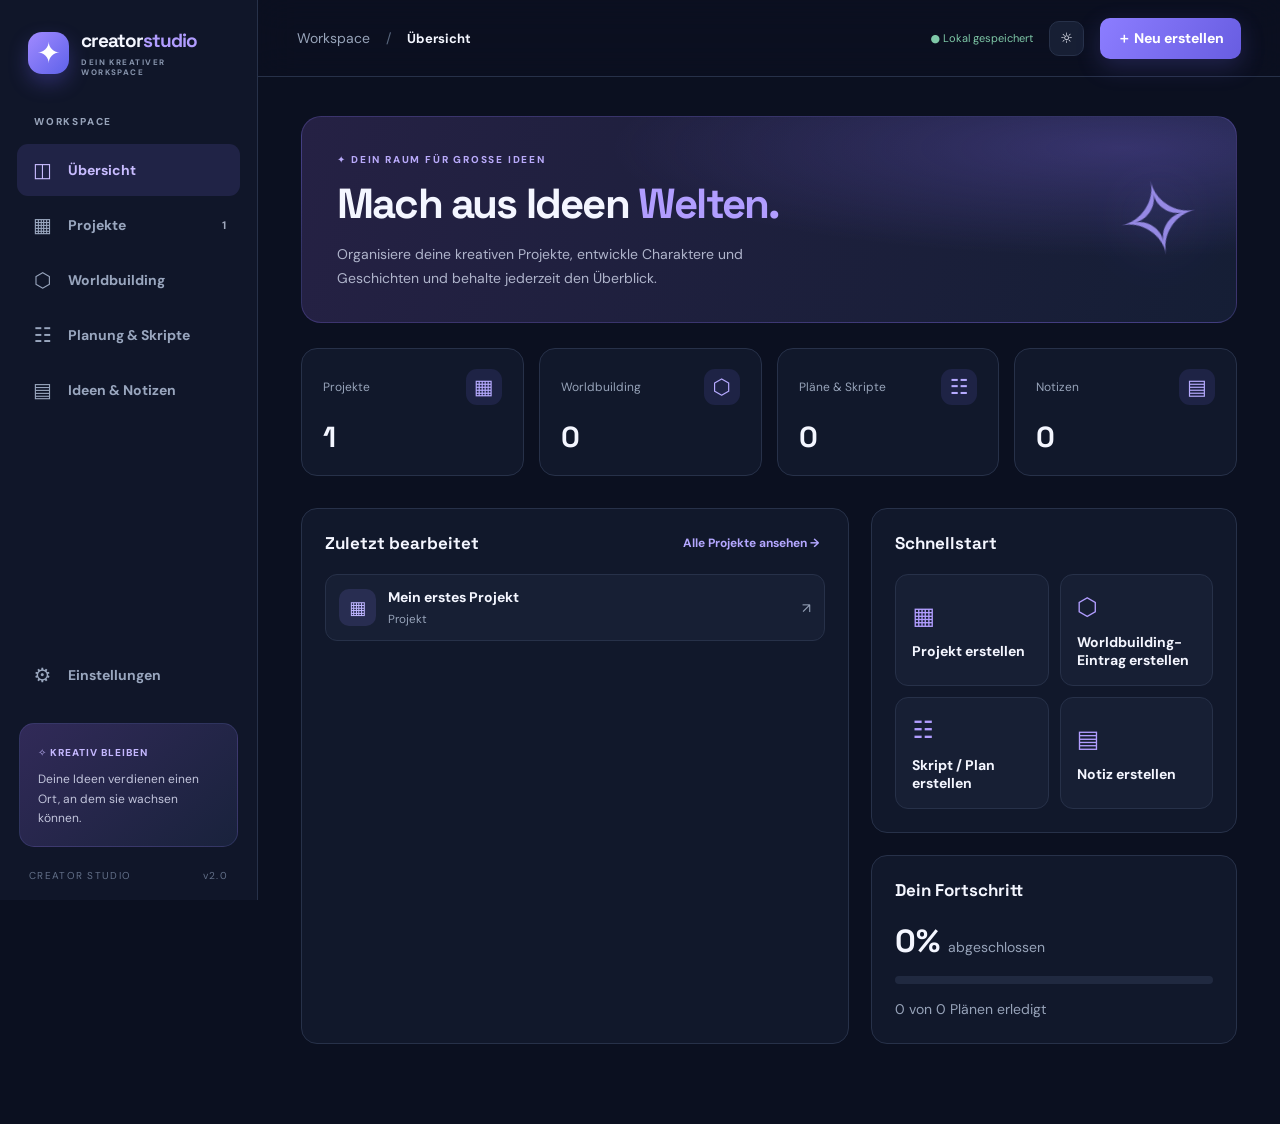
==== index.html @ 1e83422b "Add files via upload" ====
<!doctype html><html lang="de"><head><meta charset="utf-8"><meta name="viewport" content="width=device-width, initial-scale=1, viewport-fit=cover"><meta name="theme-color" content="#0b1020"><meta name="description" content="Dein kreativer Workspace für Projekte, Welten, Skripte und Ideen."><title>Creator Studio — Workspace</title><link rel="stylesheet" href="css/style.css"></head><body>
<div class="app-shell">
<aside class="sidebar" id="sidebar"><div class="brand"><div class="brand-symbol">✦</div><div><strong>creator<span>studio</span></strong><small>DEIN KREATIVER WORKSPACE</small></div></div>
<div class="workspace-label">WORKSPACE</div><nav id="nav" aria-label="Hauptnavigation"><button class="nav-item active" data-view="dashboard"><span>◫</span> Übersicht</button><button class="nav-item" data-view="projects"><span>▦</span> Projekte <em id="nav-projects"></em></button><button class="nav-item" data-view="builds"><span>⬡</span> Worldbuilding</button><button class="nav-item" data-view="plans"><span>☷</span> Planung & Skripte</button><button class="nav-item" data-view="notes"><span>▤</span> Ideen & Notizen</button></nav>
<div class="sidebar-bottom"><button class="nav-item" data-view="settings"><span>⚙</span> Einstellungen</button><div class="sidebar-tip"><span>✧ KREATIV BLEIBEN</span><p>Deine Ideen verdienen einen Ort, an dem sie wachsen können.</p></div><div class="version">CREATOR STUDIO <span>v2.0</span></div></div></aside>
<div class="main-column"><header class="topbar"><div class="top-left"><button id="menuButton" class="icon-btn menu-btn" aria-label="Menü öffnen">☰</button><span class="crumb">Workspace</span><span class="crumb-sep">/</span><b id="crumbCurrent">Übersicht</b></div><div class="top-right"><span id="saveIndicator" class="save-indicator">● Lokal gespeichert</span><button class="icon-btn" id="themeButton" aria-label="Darstellung wechseln" title="Hell / Dunkel">☼</button><button class="top-create" id="topCreate">＋ <span>Neu erstellen</span></button></div></header>
<main id="content" tabindex="-1"></main></div></div><div class="mobile-nav" id="mobileNav"><button data-view="dashboard" class="active"><span>◫</span>Home</button><button data-view="projects"><span>▦</span>Projekte</button><button data-view="builds"><span>⬡</span>Welten</button><button data-view="plans"><span>☷</span>Planung</button><button data-view="notes"><span>▤</span>Notizen</button></div>
<div id="overlay" class="modal-overlay hidden" role="presentation"><section class="modal" role="dialog" aria-modal="true" aria-labelledby="modalTitle"><div class="modal-head"><div><span class="eyebrow">CREATOR STUDIO</span><h2 id="modalTitle">Eintrag erstellen</h2></div><button id="closeModal" class="icon-btn" aria-label="Schließen">✕</button></div><form id="editorForm"><div id="formFields"></div><div class="modal-actions"><button type="button" id="cancelModal" class="btn secondary">Abbrechen</button><button class="btn primary" type="submit">✓ Speichern</button></div></form></section></div>
<div id="toast" class="toast" role="status" aria-live="polite"></div><input type="file" id="importFile" accept=".json,application/json" hidden><script src="js/app.js" defer></script></body></html>
---- css/style.css ----
@import url('https://fonts.googleapis.com/css2?family=DM+Sans:wght@400;500;600;700;800&family=Space+Grotesk:wght@400;500;600;700&display=swap');
:root{color-scheme:dark;--bg:#0b1020;--surface:#11182b;--surface2:#171f34;--surface3:#202940;--line:#273149;--text:#f4f6ff;--muted:#97a3b9;--accent:#8c7dff;--accent2:#b19dff;--shadow:0 18px 50px #0003}*{box-sizing:border-box}html{scroll-behavior:smooth}body{margin:0;background:var(--bg);color:var(--text);font:14px 'DM Sans',system-ui,sans-serif}button,input,textarea,select{font:inherit}button{cursor:pointer}button:focus-visible,input:focus-visible,textarea:focus-visible,select:focus-visible{outline:2px solid var(--accent);outline-offset:2px}.app-shell{min-height:100vh;display:flex}.sidebar{width:258px;background:#101629;border-right:1px solid var(--line);padding:28px 17px 18px;display:flex;flex-direction:column;flex-shrink:0;position:sticky;top:0;height:100vh}.brand{display:flex;align-items:center;gap:12px;padding:0 11px 38px}.brand-symbol{width:42px;height:42px;display:grid;place-items:center;border-radius:14px;color:white;font-size:29px;background:linear-gradient(135deg,#a18aff,#5e62ea);box-shadow:0 9px 20px #6f60f84a}.brand strong{display:block;font:700 19px 'Space Grotesk';letter-spacing:-1px}.brand strong span{color:var(--accent2)}.brand small{display:block;margin-top:4px;font-size:8px;font-weight:800;letter-spacing:1.45px;color:#8693ab}.workspace-label,.eyebrow{font-size:10px;letter-spacing:1.8px;font-weight:800;color:var(--muted)}.workspace-label{padding:0 17px;margin-bottom:13px}.nav-item{width:100%;display:flex;align-items:center;text-align:left;gap:14px;padding:13px 14px;border:0;background:transparent;color:#99a6be;border-radius:11px;margin:3px 0;font-weight:700;transition:.2s}.nav-item span{font-size:20px;width:23px;text-align:center;font-weight:400}.nav-item em{font-style:normal;margin-left:auto;font-size:11px;color:#9fa7bc}.nav-item:hover{background:#ffffff0a;color:white}.nav-item.active{background:#8172fb23;color:#c8bcff}.sidebar-bottom{margin-top:auto}.sidebar-tip{padding:18px;border:1px solid #5f5ea94d;border-radius:15px;background:linear-gradient(140deg,#312a58,#19223c);margin:22px 2px}.sidebar-tip span{color:#c5b8ff;font-size:10px;font-weight:800;letter-spacing:1px}.sidebar-tip p{color:#c2c5dc;font-size:12px;line-height:1.6;margin:10px 0 0}.version{font-size:10px;letter-spacing:1.3px;color:#637089;padding:0 12px}.version span{float:right}.main-column{flex:1;min-width:0}.topbar{height:77px;position:sticky;top:0;z-index:10;display:flex;align-items:center;justify-content:space-between;padding:0 39px;border-bottom:1px solid var(--line);background:color-mix(in srgb,var(--bg),transparent 9%);backdrop-filter:blur(18px)}.top-left,.top-right{display:flex;align-items:center;gap:16px}.crumb{color:var(--muted)}.crumb-sep{color:#59677e}.top-left b{font-size:13px}.save-indicator{font-size:11px;color:#7fc8a8}.icon-btn{border:1px solid var(--line);color:var(--text);background:var(--surface2);border-radius:10px;width:35px;height:35px;display:grid;place-items:center}.top-create,.btn.primary{background:linear-gradient(120deg,#8c7dff,#685de1);color:#fff;border:0;border-radius:10px;font-weight:800;padding:11px 17px;box-shadow:0 8px 24px #7569ee38}.top-create:hover,.btn.primary:hover{filter:brightness(1.1)}.menu-btn{display:none}main{max-width:1400px;margin:0 auto;padding:39px 43px 80px}.page-head{display:flex;justify-content:space-between;align-items:center;gap:18px;margin-bottom:28px}.page-head h1{font:700 clamp(27px,3vw,37px) 'Space Grotesk';letter-spacing:-1.5px;margin:7px 0 8px}.page-head p,.subtle{color:var(--muted);margin:0;line-height:1.5}.purple{color:var(--accent2)}.hero{padding:32px 35px;min-height:207px;border-radius:20px;border:1px solid #7364d04d;background:radial-gradient(ellipse at 88% 15%,#6553bd66 0%,transparent 44%),linear-gradient(110deg,#252144,#151e35);display:flex;align-items:center;justify-content:space-between;gap:20px;margin-bottom:25px;overflow:hidden}.hero h1{font:700 clamp(27px,3.5vw,42px) 'Space Grotesk';letter-spacing:-1.8px;margin:10px 0 13px}.hero p{color:#afb4cb;max-width:470px;line-height:1.65;margin:0}.hero .eyebrow{color:#b9aafa}.hero-art{font-size:100px;color:#aa9bff;transform:rotate(-12deg);text-shadow:0 0 60px #8875ff88;opacity:.85}.stats-grid{display:grid;grid-template-columns:repeat(4,minmax(0,1fr));gap:15px;margin-bottom:32px}.stat-card,.panel,.item-card{background:var(--surface);border:1px solid var(--line);border-radius:16px}.stat-card{padding:20px 21px;display:flex;flex-direction:column;gap:13px}.stat-top{display:flex;align-items:center;justify-content:space-between;color:var(--muted);font-size:12px}.stat-icon{width:36px;height:36px;border-radius:11px;display:grid;place-items:center;background:#7469ef22;color:#b6aaff;font-size:21px}.stat-card strong{font:700 29px 'Space Grotesk';letter-spacing:-1px}.dashboard-grid{display:grid;grid-template-columns:minmax(0,1.5fr) minmax(280px,1fr);gap:22px}.panel{padding:23px}.panel-header,.section-head{display:flex;align-items:center;justify-content:space-between;gap:12px;margin-bottom:20px}.panel-header h2,.section-head h2{font:700 17px 'Space Grotesk';margin:0}.text-action{color:#b4a7ff;border:0;background:transparent;font-weight:700;font-size:12px}.recent-list{display:flex;flex-direction:column;gap:10px}.recent-row{width:100%;display:flex;align-items:center;gap:12px;text-align:left;padding:13px;border:1px solid var(--line);background:var(--surface2);border-radius:12px;color:var(--text)}.recent-row:hover,.item-card:hover{border-color:#7c71c87a}.small-icon{width:37px;height:37px;flex-shrink:0;border-radius:10px;display:grid;place-items:center;background:#8b7df327;color:#beb5ff;font-size:18px}.recent-row .recent-info{min-width:0;flex:1}.recent-info b{display:block;white-space:nowrap;text-overflow:ellipsis;overflow:hidden}.recent-info small{display:block;margin-top:5px;color:var(--muted)}.quick-actions{display:grid;grid-template-columns:1fr 1fr;gap:11px}.quick-action{min-height:95px;text-align:left;padding:16px;border-radius:13px;background:var(--surface2);border:1px solid var(--line);color:var(--text);font-weight:700}.quick-action:hover{border-color:var(--accent)}.quick-action span{display:block;color:var(--accent2);font-size:24px;margin-bottom:11px}.progress-line{height:8px;border-radius:9px;overflow:hidden;background:var(--surface3);margin:15px 0}.progress-line div{height:100%;background:linear-gradient(90deg,#776afa,#b69bff);border-radius:9px}.toolbar{display:flex;gap:12px;margin-bottom:23px}.search{display:flex;gap:10px;align-items:center;flex:1;border:1px solid var(--line);background:var(--surface);border-radius:11px;padding:0 16px;max-width:570px;color:var(--muted)}.search input{padding:14px 0;background:none;border:0;color:var(--text);width:100%;outline:0}.select{background:var(--surface);color:var(--text);border:1px solid var(--line);border-radius:11px;padding:0 13px;min-width:140px}.cards{display:grid;grid-template-columns:repeat(3,minmax(0,1fr));gap:17px}.item-card{padding:20px;min-width:0;transition:border-color .2s,transform .2s}.item-card:hover{transform:translateY(-2px)}.card-top{display:flex;align-items:flex-start;justify-content:space-between;gap:8px}.card-icon{height:47px;width:47px;display:grid;place-items:center;border-radius:13px;font-size:24px;overflow:hidden;background:#8e7dff22;color:#b6a9ff}.card-icon img{width:100%;height:100%;object-fit:cover}.card-actions{display:flex;gap:5px}.card-actions button{height:30px;width:30px;border:1px solid var(--line);background:var(--surface2);color:var(--muted);border-radius:9px}.card-actions button:hover{color:var(--text)}.card-actions button.danger:hover{color:#ff888e}.item-card h3{font:700 17px 'Space Grotesk';margin:17px 0 8px;overflow-wrap:anywhere}.item-card p{color:var(--muted);font-size:12px;line-height:1.65;min-height:36px;white-space:pre-wrap;overflow-wrap:anywhere}.card-footer{border-top:1px solid var(--line);padding-top:14px;margin-top:16px;display:flex;align-items:center;justify-content:space-between;gap:8px;font-size:11px;color:var(--muted)}.pill{display:inline-flex;align-items:center;border-radius:7px;padding:5px 9px;background:#8073ff22;color:#b6abff;font-size:10px;font-weight:800;max-width:100%;overflow:hidden;text-overflow:ellipsis;white-space:nowrap}.empty{padding:53px 20px;border:1px dashed var(--line);border-radius:18px;text-align:center;color:var(--muted);grid-column:1/-1}.empty .empty-symbol{font-size:42px;color:var(--accent2);margin-bottom:8px}.empty h3{color:var(--text);font-size:18px}.btn{padding:11px 17px;border-radius:10px;border:1px solid var(--line);font-weight:800}.btn.secondary{background:var(--surface2);color:var(--text)}.btn.danger{background:#f0445422;border:1px solid #f0445460;color:#ff8d97}.plan-list{display:grid;gap:13px}.plan-row{background:var(--surface);border:1px solid var(--line);border-radius:15px;padding:20px}.plan-head{display:flex;gap:13px;align-items:flex-start}.plan-content{flex:1;min-width:0}.plan-content h3{font:700 17px 'Space Grotesk';margin:2px 0 8px}.plan-content p{font-size:12px;color:var(--muted);margin:11px 0;white-space:pre-wrap}.check{appearance:none;width:23px;height:23px;flex-shrink:0;margin:2px 0;border:2px solid #69748c;border-radius:7px;background:transparent;cursor:pointer}.check:checked{background:#8d7afa;border-color:#8d7afa}.check:checked:after{content:'✓';display:block;text-align:center;color:white;font-size:15px;line-height:18px}.parts{display:grid;gap:8px;margin-top:15px}.part{display:flex;align-items:center;gap:12px;padding:11px;border:1px solid var(--line);border-radius:10px;background:var(--surface2);font-size:12px}.part.completed,.done-title{text-decoration:line-through;color:var(--muted)}.part span{flex:1}.part button{border:0;background:transparent;color:#fa999f;font-weight:800}.part-add{border:1px dashed var(--line);background:none;border-radius:9px;color:var(--accent2);padding:10px;font-weight:700}.settings-grid{display:grid;gap:16px;max-width:760px}.settings-item{display:flex;justify-content:space-between;align-items:center;gap:16px;padding:21px;border:1px solid var(--line);background:var(--surface);border-radius:14px}.settings-item h3{margin:0 0 6px}.settings-item p{font-size:12px;color:var(--muted);margin:0;line-height:1.5}.modal-overlay{position:fixed;z-index:100;inset:0;background:#030610c9;backdrop-filter:blur(8px);display:flex;align-items:center;justify-content:center;padding:15px}.hidden{display:none!important}.modal{width:min(100%,600px);max-height:min(88vh,850px);overflow-y:auto;background:var(--surface);border:1px solid #4a476e;border-radius:20px;padding:26px;box-shadow:var(--shadow)}.modal-head{display:flex;justify-content:space-between;align-items:center;margin-bottom:24px}.modal-head h2{font:700 25px 'Space Grotesk';letter-spacing:-.8px;margin:7px 0 0}.field{margin-bottom:17px}.field label{display:block;font-weight:700;font-size:12px;margin-bottom:8px}.field input,.field textarea,.field select{width:100%;background:var(--bg);border:1px solid var(--line);color:var(--text);border-radius:10px;padding:12px 13px;min-height:43px}.field textarea{resize:vertical;min-height:104px}.field small{font-size:11px;color:var(--muted)}.field-grid{display:grid;grid-template-columns:1fr 1fr;gap:14px}.modal-actions{display:flex;justify-content:flex-end;gap:10px;padding-top:15px;border-top:1px solid var(--line)}.toast{position:fixed;bottom:25px;right:25px;background:#252d49;border:1px solid #7167c8;padding:13px 19px;border-radius:11px;box-shadow:var(--shadow);z-index:130;opacity:0;transform:translateY(10px);pointer-events:none;transition:.2s}.toast.show{opacity:1;transform:translateY(0)}.mobile-nav{display:none}.note-text{white-space:pre-wrap;overflow-wrap:anywhere}.light{color-scheme:light;--bg:#f4f5fb;--surface:#fff;--surface2:#f6f5fb;--surface3:#eae8f4;--line:#e1e4ef;--text:#20243a;--muted:#69748b;--accent:#6958ed;--accent2:#7866ed;--shadow:0 18px 50px #25304a1c}.light .sidebar{background:#fff}.light .sidebar-tip{background:linear-gradient(135deg,#e7e3ff,#f8f6ff)}.light .sidebar-tip p{color:#5e587a}.light .hero{background:radial-gradient(ellipse at 90% 10%,#b1a6ff66,transparent 50%),linear-gradient(115deg,#ece8ff,#f5f5ff);border-color:#d9d0ff}.light .hero p{color:#64627e}.light .hero .eyebrow{color:#7463cf}.light .hero-art{color:#8876dc}.light .brand small{color:#788199}.light .nav-item{color:#657086}.light .nav-item.active{color:#7661ea}.light .save-indicator{color:#23895b}
@media(max-width:1150px){.cards{grid-template-columns:repeat(2,minmax(0,1fr))}.topbar{padding:0 23px}main{padding:30px 26px 80px}}@media(max-width:850px){.sidebar{display:none}.menu-btn{display:none}.dashboard-grid{grid-template-columns:1fr}.stats-grid{grid-template-columns:repeat(2,1fr)}.mobile-nav{position:fixed;z-index:60;bottom:0;left:0;right:0;display:flex;justify-content:space-around;background:var(--surface);border-top:1px solid var(--line);padding:8px 5px max(8px,env(safe-area-inset-bottom))}.mobile-nav button{background:none;border:0;color:var(--muted);font-size:10px;display:flex;flex-direction:column;align-items:center;gap:3px;padding:4px 8px}.mobile-nav button span{font-size:21px}.mobile-nav button.active{color:var(--accent2)}main{padding-bottom:120px}.toast{bottom:90px}}@media(max-width:570px){main{padding:23px 16px 110px}.topbar{height:63px;padding:0 16px}.top-left .crumb,.crumb-sep,.save-indicator{display:none}.top-create{padding:9px 12px}.top-create span{display:none}.page-head{align-items:flex-start}.page-head h1{font-size:27px}.page-head .btn{font-size:12px;padding:10px}.hero{padding:24px;min-height:170px}.hero-art{display:none}.stats-grid{gap:10px}.stat-card{padding:16px}.stat-card strong{font-size:25px}.cards{grid-template-columns:1fr}.toolbar{flex-direction:column}.search{max-width:none}.select{padding:12px}.field-grid{grid-template-columns:1fr;gap:0}.settings-item{align-items:flex-start;flex-direction:column}.modal{padding:20px}.modal-actions .btn{flex:1}}
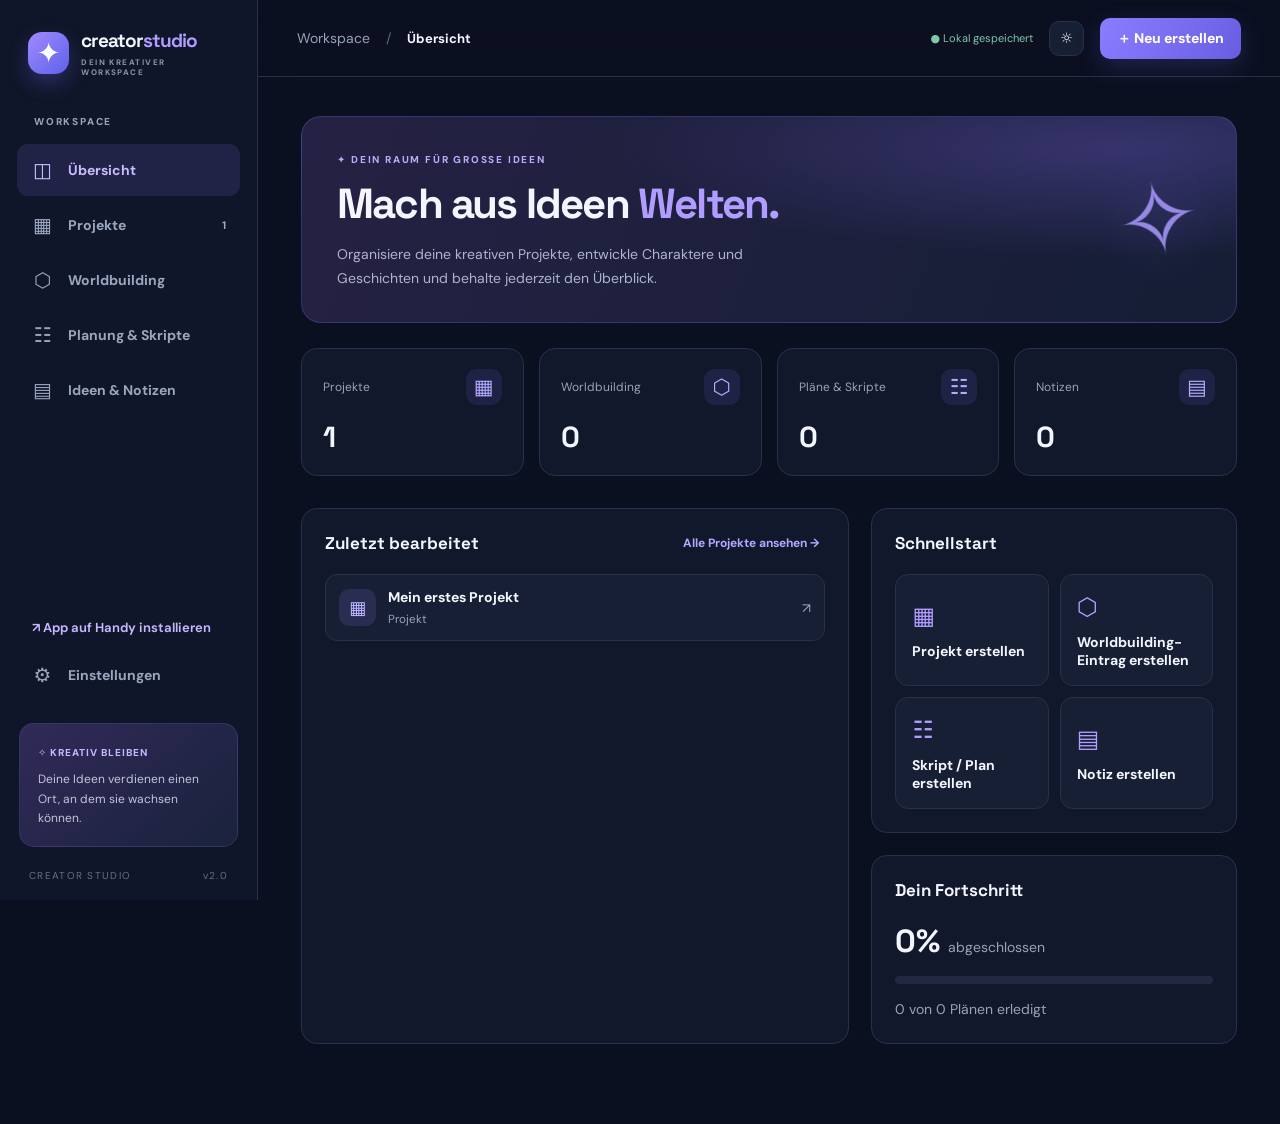
==== commit 209a1c23: "Add files via upload" ====
--- a/index.html
+++ b/index.html
@@ -1,9 +1,9 @@
-<!doctype html><html lang="de"><head><meta charset="utf-8"><meta name="viewport" content="width=device-width, initial-scale=1, viewport-fit=cover"><meta name="theme-color" content="#0b1020"><meta name="description" content="Dein kreativer Workspace für Projekte, Welten, Skripte und Ideen."><title>Creator Studio — Workspace</title><link rel="stylesheet" href="css/style.css"></head><body>
+<!doctype html><html lang="de"><head><meta charset="utf-8"><meta name="viewport" content="width=device-width, initial-scale=1, viewport-fit=cover"><meta name="theme-color" content="#0b1020"><meta name="description" content="Dein kreativer Workspace für Projekte, Welten, Skripte und Ideen."><title>Creator Studio — Workspace</title><link rel="stylesheet" href="css/style.css"><link rel="manifest" href="manifest.webmanifest"><link rel="apple-touch-icon" href="apple-touch-icon.png"><meta name="apple-mobile-web-app-capable" content="yes"><meta name="apple-mobile-web-app-status-bar-style" content="black-translucent"></head><body>
 <div class="app-shell">
 <aside class="sidebar" id="sidebar"><div class="brand"><div class="brand-symbol">✦</div><div><strong>creator<span>studio</span></strong><small>DEIN KREATIVER WORKSPACE</small></div></div>
 <div class="workspace-label">WORKSPACE</div><nav id="nav" aria-label="Hauptnavigation"><button class="nav-item active" data-view="dashboard"><span>◫</span> Übersicht</button><button class="nav-item" data-view="projects"><span>▦</span> Projekte <em id="nav-projects"></em></button><button class="nav-item" data-view="builds"><span>⬡</span> Worldbuilding</button><button class="nav-item" data-view="plans"><span>☷</span> Planung & Skripte</button><button class="nav-item" data-view="notes"><span>▤</span> Ideen & Notizen</button></nav>
-<div class="sidebar-bottom"><button class="nav-item" data-view="settings"><span>⚙</span> Einstellungen</button><div class="sidebar-tip"><span>✧ KREATIV BLEIBEN</span><p>Deine Ideen verdienen einen Ort, an dem sie wachsen können.</p></div><div class="version">CREATOR STUDIO <span>v2.0</span></div></div></aside>
+<div class="sidebar-bottom"><a href="installieren.html" style="display:block;text-decoration:none;color:#c6b7ff;padding:10px 15px;font-weight:650;font-size:13px">↗ App auf Handy installieren</a><button class="nav-item" data-view="settings"><span>⚙</span> Einstellungen</button><div class="sidebar-tip"><span>✧ KREATIV BLEIBEN</span><p>Deine Ideen verdienen einen Ort, an dem sie wachsen können.</p></div><div class="version">CREATOR STUDIO <span>v2.0</span></div></div></aside>
 <div class="main-column"><header class="topbar"><div class="top-left"><button id="menuButton" class="icon-btn menu-btn" aria-label="Menü öffnen">☰</button><span class="crumb">Workspace</span><span class="crumb-sep">/</span><b id="crumbCurrent">Übersicht</b></div><div class="top-right"><span id="saveIndicator" class="save-indicator">● Lokal gespeichert</span><button class="icon-btn" id="themeButton" aria-label="Darstellung wechseln" title="Hell / Dunkel">☼</button><button class="top-create" id="topCreate">＋ <span>Neu erstellen</span></button></div></header>
 <main id="content" tabindex="-1"></main></div></div><div class="mobile-nav" id="mobileNav"><button data-view="dashboard" class="active"><span>◫</span>Home</button><button data-view="projects"><span>▦</span>Projekte</button><button data-view="builds"><span>⬡</span>Welten</button><button data-view="plans"><span>☷</span>Planung</button><button data-view="notes"><span>▤</span>Notizen</button></div>
 <div id="overlay" class="modal-overlay hidden" role="presentation"><section class="modal" role="dialog" aria-modal="true" aria-labelledby="modalTitle"><div class="modal-head"><div><span class="eyebrow">CREATOR STUDIO</span><h2 id="modalTitle">Eintrag erstellen</h2></div><button id="closeModal" class="icon-btn" aria-label="Schließen">✕</button></div><form id="editorForm"><div id="formFields"></div><div class="modal-actions"><button type="button" id="cancelModal" class="btn secondary">Abbrechen</button><button class="btn primary" type="submit">✓ Speichern</button></div></form></section></div>
-<div id="toast" class="toast" role="status" aria-live="polite"></div><input type="file" id="importFile" accept=".json,application/json" hidden><script src="js/app.js" defer></script></body></html>
+<div id="toast" class="toast" role="status" aria-live="polite"></div><input type="file" id="importFile" accept=".json,application/json" hidden><script src="js/app.js" defer></script><script>if ("serviceWorker" in navigator && location.protocol !== "file:") window.addEventListener("load",()=>navigator.serviceWorker.register("./sw.js").catch(console.warn));</script></body></html>
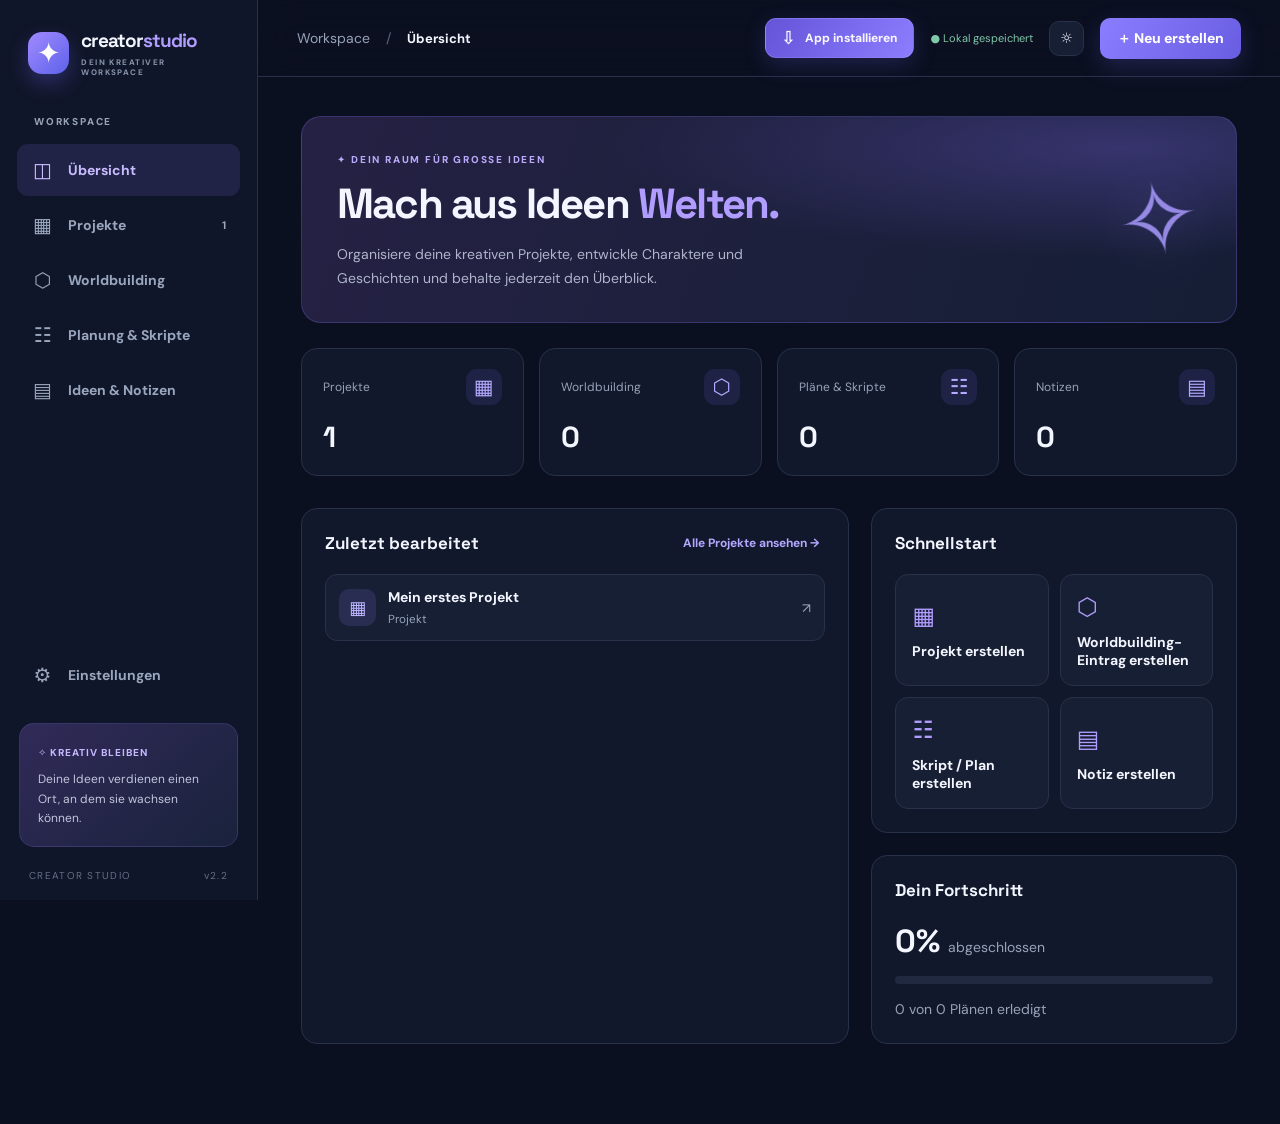
==== commit d58b816d: "Add files via upload" ====
--- a/index.html
+++ b/index.html
@@ -2,8 +2,8 @@
 <div class="app-shell">
 <aside class="sidebar" id="sidebar"><div class="brand"><div class="brand-symbol">✦</div><div><strong>creator<span>studio</span></strong><small>DEIN KREATIVER WORKSPACE</small></div></div>
 <div class="workspace-label">WORKSPACE</div><nav id="nav" aria-label="Hauptnavigation"><button class="nav-item active" data-view="dashboard"><span>◫</span> Übersicht</button><button class="nav-item" data-view="projects"><span>▦</span> Projekte <em id="nav-projects"></em></button><button class="nav-item" data-view="builds"><span>⬡</span> Worldbuilding</button><button class="nav-item" data-view="plans"><span>☷</span> Planung & Skripte</button><button class="nav-item" data-view="notes"><span>▤</span> Ideen & Notizen</button></nav>
-<div class="sidebar-bottom"><a href="installieren.html" style="display:block;text-decoration:none;color:#c6b7ff;padding:10px 15px;font-weight:650;font-size:13px">↗ App auf Handy installieren</a><button class="nav-item" data-view="settings"><span>⚙</span> Einstellungen</button><div class="sidebar-tip"><span>✧ KREATIV BLEIBEN</span><p>Deine Ideen verdienen einen Ort, an dem sie wachsen können.</p></div><div class="version">CREATOR STUDIO <span>v2.0</span></div></div></aside>
-<div class="main-column"><header class="topbar"><div class="top-left"><button id="menuButton" class="icon-btn menu-btn" aria-label="Menü öffnen">☰</button><span class="crumb">Workspace</span><span class="crumb-sep">/</span><b id="crumbCurrent">Übersicht</b></div><div class="top-right"><span id="saveIndicator" class="save-indicator">● Lokal gespeichert</span><button class="icon-btn" id="themeButton" aria-label="Darstellung wechseln" title="Hell / Dunkel">☼</button><button class="top-create" id="topCreate">＋ <span>Neu erstellen</span></button></div></header>
+<div class="sidebar-bottom"><button class="nav-item" data-view="settings"><span>⚙</span> Einstellungen</button><div class="sidebar-tip"><span>✧ KREATIV BLEIBEN</span><p>Deine Ideen verdienen einen Ort, an dem sie wachsen können.</p></div><div class="version">CREATOR STUDIO <span>v2.2</span></div></div></aside>
+<div class="main-column"><header class="topbar"><div class="top-left"><button id="menuButton" class="icon-btn menu-btn" aria-label="Menü öffnen">☰</button><span class="crumb">Workspace</span><span class="crumb-sep">/</span><b id="crumbCurrent">Übersicht</b></div><div class="top-right"><a class="install-top" href="installieren.html" aria-label="Anleitung zum Installieren der App auf dem Smartphone" title="App auf iPhone oder Android installieren"><span class="install-top-icon">⇩</span><span class="install-top-label">App installieren</span></a><span id="saveIndicator" class="save-indicator">● Lokal gespeichert</span><button class="icon-btn" id="themeButton" aria-label="Darstellung wechseln" title="Hell / Dunkel">☼</button><button class="top-create" id="topCreate">＋ <span>Neu erstellen</span></button></div></header>
 <main id="content" tabindex="-1"></main></div></div><div class="mobile-nav" id="mobileNav"><button data-view="dashboard" class="active"><span>◫</span>Home</button><button data-view="projects"><span>▦</span>Projekte</button><button data-view="builds"><span>⬡</span>Welten</button><button data-view="plans"><span>☷</span>Planung</button><button data-view="notes"><span>▤</span>Notizen</button></div>
 <div id="overlay" class="modal-overlay hidden" role="presentation"><section class="modal" role="dialog" aria-modal="true" aria-labelledby="modalTitle"><div class="modal-head"><div><span class="eyebrow">CREATOR STUDIO</span><h2 id="modalTitle">Eintrag erstellen</h2></div><button id="closeModal" class="icon-btn" aria-label="Schließen">✕</button></div><form id="editorForm"><div id="formFields"></div><div class="modal-actions"><button type="button" id="cancelModal" class="btn secondary">Abbrechen</button><button class="btn primary" type="submit">✓ Speichern</button></div></form></section></div>
 <div id="toast" class="toast" role="status" aria-live="polite"></div><input type="file" id="importFile" accept=".json,application/json" hidden><script src="js/app.js" defer></script><script>if ("serviceWorker" in navigator && location.protocol !== "file:") window.addEventListener("load",()=>navigator.serviceWorker.register("./sw.js").catch(console.warn));</script></body></html>
--- a/css/style.css
+++ b/css/style.css
@@ -1,3 +1,9 @@
 @import url('https://fonts.googleapis.com/css2?family=DM+Sans:wght@400;500;600;700;800&family=Space+Grotesk:wght@400;500;600;700&display=swap');
 :root{color-scheme:dark;--bg:#0b1020;--surface:#11182b;--surface2:#171f34;--surface3:#202940;--line:#273149;--text:#f4f6ff;--muted:#97a3b9;--accent:#8c7dff;--accent2:#b19dff;--shadow:0 18px 50px #0003}*{box-sizing:border-box}html{scroll-behavior:smooth}body{margin:0;background:var(--bg);color:var(--text);font:14px 'DM Sans',system-ui,sans-serif}button,input,textarea,select{font:inherit}button{cursor:pointer}button:focus-visible,input:focus-visible,textarea:focus-visible,select:focus-visible{outline:2px solid var(--accent);outline-offset:2px}.app-shell{min-height:100vh;display:flex}.sidebar{width:258px;background:#101629;border-right:1px solid var(--line);padding:28px 17px 18px;display:flex;flex-direction:column;flex-shrink:0;position:sticky;top:0;height:100vh}.brand{display:flex;align-items:center;gap:12px;padding:0 11px 38px}.brand-symbol{width:42px;height:42px;display:grid;place-items:center;border-radius:14px;color:white;font-size:29px;background:linear-gradient(135deg,#a18aff,#5e62ea);box-shadow:0 9px 20px #6f60f84a}.brand strong{display:block;font:700 19px 'Space Grotesk';letter-spacing:-1px}.brand strong span{color:var(--accent2)}.brand small{display:block;margin-top:4px;font-size:8px;font-weight:800;letter-spacing:1.45px;color:#8693ab}.workspace-label,.eyebrow{font-size:10px;letter-spacing:1.8px;font-weight:800;color:var(--muted)}.workspace-label{padding:0 17px;margin-bottom:13px}.nav-item{width:100%;display:flex;align-items:center;text-align:left;gap:14px;padding:13px 14px;border:0;background:transparent;color:#99a6be;border-radius:11px;margin:3px 0;font-weight:700;transition:.2s}.nav-item span{font-size:20px;width:23px;text-align:center;font-weight:400}.nav-item em{font-style:normal;margin-left:auto;font-size:11px;color:#9fa7bc}.nav-item:hover{background:#ffffff0a;color:white}.nav-item.active{background:#8172fb23;color:#c8bcff}.sidebar-bottom{margin-top:auto}.sidebar-tip{padding:18px;border:1px solid #5f5ea94d;border-radius:15px;background:linear-gradient(140deg,#312a58,#19223c);margin:22px 2px}.sidebar-tip span{color:#c5b8ff;font-size:10px;font-weight:800;letter-spacing:1px}.sidebar-tip p{color:#c2c5dc;font-size:12px;line-height:1.6;margin:10px 0 0}.version{font-size:10px;letter-spacing:1.3px;color:#637089;padding:0 12px}.version span{float:right}.main-column{flex:1;min-width:0}.topbar{height:77px;position:sticky;top:0;z-index:10;display:flex;align-items:center;justify-content:space-between;padding:0 39px;border-bottom:1px solid var(--line);background:color-mix(in srgb,var(--bg),transparent 9%);backdrop-filter:blur(18px)}.top-left,.top-right{display:flex;align-items:center;gap:16px}.crumb{color:var(--muted)}.crumb-sep{color:#59677e}.top-left b{font-size:13px}.save-indicator{font-size:11px;color:#7fc8a8}.icon-btn{border:1px solid var(--line);color:var(--text);background:var(--surface2);border-radius:10px;width:35px;height:35px;display:grid;place-items:center}.top-create,.btn.primary{background:linear-gradient(120deg,#8c7dff,#685de1);color:#fff;border:0;border-radius:10px;font-weight:800;padding:11px 17px;box-shadow:0 8px 24px #7569ee38}.top-create:hover,.btn.primary:hover{filter:brightness(1.1)}.menu-btn{display:none}main{max-width:1400px;margin:0 auto;padding:39px 43px 80px}.page-head{display:flex;justify-content:space-between;align-items:center;gap:18px;margin-bottom:28px}.page-head h1{font:700 clamp(27px,3vw,37px) 'Space Grotesk';letter-spacing:-1.5px;margin:7px 0 8px}.page-head p,.subtle{color:var(--muted);margin:0;line-height:1.5}.purple{color:var(--accent2)}.hero{padding:32px 35px;min-height:207px;border-radius:20px;border:1px solid #7364d04d;background:radial-gradient(ellipse at 88% 15%,#6553bd66 0%,transparent 44%),linear-gradient(110deg,#252144,#151e35);display:flex;align-items:center;justify-content:space-between;gap:20px;margin-bottom:25px;overflow:hidden}.hero h1{font:700 clamp(27px,3.5vw,42px) 'Space Grotesk';letter-spacing:-1.8px;margin:10px 0 13px}.hero p{color:#afb4cb;max-width:470px;line-height:1.65;margin:0}.hero .eyebrow{color:#b9aafa}.hero-art{font-size:100px;color:#aa9bff;transform:rotate(-12deg);text-shadow:0 0 60px #8875ff88;opacity:.85}.stats-grid{display:grid;grid-template-columns:repeat(4,minmax(0,1fr));gap:15px;margin-bottom:32px}.stat-card,.panel,.item-card{background:var(--surface);border:1px solid var(--line);border-radius:16px}.stat-card{padding:20px 21px;display:flex;flex-direction:column;gap:13px}.stat-top{display:flex;align-items:center;justify-content:space-between;color:var(--muted);font-size:12px}.stat-icon{width:36px;height:36px;border-radius:11px;display:grid;place-items:center;background:#7469ef22;color:#b6aaff;font-size:21px}.stat-card strong{font:700 29px 'Space Grotesk';letter-spacing:-1px}.dashboard-grid{display:grid;grid-template-columns:minmax(0,1.5fr) minmax(280px,1fr);gap:22px}.panel{padding:23px}.panel-header,.section-head{display:flex;align-items:center;justify-content:space-between;gap:12px;margin-bottom:20px}.panel-header h2,.section-head h2{font:700 17px 'Space Grotesk';margin:0}.text-action{color:#b4a7ff;border:0;background:transparent;font-weight:700;font-size:12px}.recent-list{display:flex;flex-direction:column;gap:10px}.recent-row{width:100%;display:flex;align-items:center;gap:12px;text-align:left;padding:13px;border:1px solid var(--line);background:var(--surface2);border-radius:12px;color:var(--text)}.recent-row:hover,.item-card:hover{border-color:#7c71c87a}.small-icon{width:37px;height:37px;flex-shrink:0;border-radius:10px;display:grid;place-items:center;background:#8b7df327;color:#beb5ff;font-size:18px}.recent-row .recent-info{min-width:0;flex:1}.recent-info b{display:block;white-space:nowrap;text-overflow:ellipsis;overflow:hidden}.recent-info small{display:block;margin-top:5px;color:var(--muted)}.quick-actions{display:grid;grid-template-columns:1fr 1fr;gap:11px}.quick-action{min-height:95px;text-align:left;padding:16px;border-radius:13px;background:var(--surface2);border:1px solid var(--line);color:var(--text);font-weight:700}.quick-action:hover{border-color:var(--accent)}.quick-action span{display:block;color:var(--accent2);font-size:24px;margin-bottom:11px}.progress-line{height:8px;border-radius:9px;overflow:hidden;background:var(--surface3);margin:15px 0}.progress-line div{height:100%;background:linear-gradient(90deg,#776afa,#b69bff);border-radius:9px}.toolbar{display:flex;gap:12px;margin-bottom:23px}.search{display:flex;gap:10px;align-items:center;flex:1;border:1px solid var(--line);background:var(--surface);border-radius:11px;padding:0 16px;max-width:570px;color:var(--muted)}.search input{padding:14px 0;background:none;border:0;color:var(--text);width:100%;outline:0}.select{background:var(--surface);color:var(--text);border:1px solid var(--line);border-radius:11px;padding:0 13px;min-width:140px}.cards{display:grid;grid-template-columns:repeat(3,minmax(0,1fr));gap:17px}.item-card{padding:20px;min-width:0;transition:border-color .2s,transform .2s}.item-card:hover{transform:translateY(-2px)}.card-top{display:flex;align-items:flex-start;justify-content:space-between;gap:8px}.card-icon{height:47px;width:47px;display:grid;place-items:center;border-radius:13px;font-size:24px;overflow:hidden;background:#8e7dff22;color:#b6a9ff}.card-icon img{width:100%;height:100%;object-fit:cover}.card-actions{display:flex;gap:5px}.card-actions button{height:30px;width:30px;border:1px solid var(--line);background:var(--surface2);color:var(--muted);border-radius:9px}.card-actions button:hover{color:var(--text)}.card-actions button.danger:hover{color:#ff888e}.item-card h3{font:700 17px 'Space Grotesk';margin:17px 0 8px;overflow-wrap:anywhere}.item-card p{color:var(--muted);font-size:12px;line-height:1.65;min-height:36px;white-space:pre-wrap;overflow-wrap:anywhere}.card-footer{border-top:1px solid var(--line);padding-top:14px;margin-top:16px;display:flex;align-items:center;justify-content:space-between;gap:8px;font-size:11px;color:var(--muted)}.pill{display:inline-flex;align-items:center;border-radius:7px;padding:5px 9px;background:#8073ff22;color:#b6abff;font-size:10px;font-weight:800;max-width:100%;overflow:hidden;text-overflow:ellipsis;white-space:nowrap}.empty{padding:53px 20px;border:1px dashed var(--line);border-radius:18px;text-align:center;color:var(--muted);grid-column:1/-1}.empty .empty-symbol{font-size:42px;color:var(--accent2);margin-bottom:8px}.empty h3{color:var(--text);font-size:18px}.btn{padding:11px 17px;border-radius:10px;border:1px solid var(--line);font-weight:800}.btn.secondary{background:var(--surface2);color:var(--text)}.btn.danger{background:#f0445422;border:1px solid #f0445460;color:#ff8d97}.plan-list{display:grid;gap:13px}.plan-row{background:var(--surface);border:1px solid var(--line);border-radius:15px;padding:20px}.plan-head{display:flex;gap:13px;align-items:flex-start}.plan-content{flex:1;min-width:0}.plan-content h3{font:700 17px 'Space Grotesk';margin:2px 0 8px}.plan-content p{font-size:12px;color:var(--muted);margin:11px 0;white-space:pre-wrap}.check{appearance:none;width:23px;height:23px;flex-shrink:0;margin:2px 0;border:2px solid #69748c;border-radius:7px;background:transparent;cursor:pointer}.check:checked{background:#8d7afa;border-color:#8d7afa}.check:checked:after{content:'✓';display:block;text-align:center;color:white;font-size:15px;line-height:18px}.parts{display:grid;gap:8px;margin-top:15px}.part{display:flex;align-items:center;gap:12px;padding:11px;border:1px solid var(--line);border-radius:10px;background:var(--surface2);font-size:12px}.part.completed,.done-title{text-decoration:line-through;color:var(--muted)}.part span{flex:1}.part button{border:0;background:transparent;color:#fa999f;font-weight:800}.part-add{border:1px dashed var(--line);background:none;border-radius:9px;color:var(--accent2);padding:10px;font-weight:700}.settings-grid{display:grid;gap:16px;max-width:760px}.settings-item{display:flex;justify-content:space-between;align-items:center;gap:16px;padding:21px;border:1px solid var(--line);background:var(--surface);border-radius:14px}.settings-item h3{margin:0 0 6px}.settings-item p{font-size:12px;color:var(--muted);margin:0;line-height:1.5}.modal-overlay{position:fixed;z-index:100;inset:0;background:#030610c9;backdrop-filter:blur(8px);display:flex;align-items:center;justify-content:center;padding:15px}.hidden{display:none!important}.modal{width:min(100%,600px);max-height:min(88vh,850px);overflow-y:auto;background:var(--surface);border:1px solid #4a476e;border-radius:20px;padding:26px;box-shadow:var(--shadow)}.modal-head{display:flex;justify-content:space-between;align-items:center;margin-bottom:24px}.modal-head h2{font:700 25px 'Space Grotesk';letter-spacing:-.8px;margin:7px 0 0}.field{margin-bottom:17px}.field label{display:block;font-weight:700;font-size:12px;margin-bottom:8px}.field input,.field textarea,.field select{width:100%;background:var(--bg);border:1px solid var(--line);color:var(--text);border-radius:10px;padding:12px 13px;min-height:43px}.field textarea{resize:vertical;min-height:104px}.field small{font-size:11px;color:var(--muted)}.field-grid{display:grid;grid-template-columns:1fr 1fr;gap:14px}.modal-actions{display:flex;justify-content:flex-end;gap:10px;padding-top:15px;border-top:1px solid var(--line)}.toast{position:fixed;bottom:25px;right:25px;background:#252d49;border:1px solid #7167c8;padding:13px 19px;border-radius:11px;box-shadow:var(--shadow);z-index:130;opacity:0;transform:translateY(10px);pointer-events:none;transition:.2s}.toast.show{opacity:1;transform:translateY(0)}.mobile-nav{display:none}.note-text{white-space:pre-wrap;overflow-wrap:anywhere}.light{color-scheme:light;--bg:#f4f5fb;--surface:#fff;--surface2:#f6f5fb;--surface3:#eae8f4;--line:#e1e4ef;--text:#20243a;--muted:#69748b;--accent:#6958ed;--accent2:#7866ed;--shadow:0 18px 50px #25304a1c}.light .sidebar{background:#fff}.light .sidebar-tip{background:linear-gradient(135deg,#e7e3ff,#f8f6ff)}.light .sidebar-tip p{color:#5e587a}.light .hero{background:radial-gradient(ellipse at 90% 10%,#b1a6ff66,transparent 50%),linear-gradient(115deg,#ece8ff,#f5f5ff);border-color:#d9d0ff}.light .hero p{color:#64627e}.light .hero .eyebrow{color:#7463cf}.light .hero-art{color:#8876dc}.light .brand small{color:#788199}.light .nav-item{color:#657086}.light .nav-item.active{color:#7661ea}.light .save-indicator{color:#23895b}
 @media(max-width:1150px){.cards{grid-template-columns:repeat(2,minmax(0,1fr))}.topbar{padding:0 23px}main{padding:30px 26px 80px}}@media(max-width:850px){.sidebar{display:none}.menu-btn{display:none}.dashboard-grid{grid-template-columns:1fr}.stats-grid{grid-template-columns:repeat(2,1fr)}.mobile-nav{position:fixed;z-index:60;bottom:0;left:0;right:0;display:flex;justify-content:space-around;background:var(--surface);border-top:1px solid var(--line);padding:8px 5px max(8px,env(safe-area-inset-bottom))}.mobile-nav button{background:none;border:0;color:var(--muted);font-size:10px;display:flex;flex-direction:column;align-items:center;gap:3px;padding:4px 8px}.mobile-nav button span{font-size:21px}.mobile-nav button.active{color:var(--accent2)}main{padding-bottom:120px}.toast{bottom:90px}}@media(max-width:570px){main{padding:23px 16px 110px}.topbar{height:63px;padding:0 16px}.top-left .crumb,.crumb-sep,.save-indicator{display:none}.top-create{padding:9px 12px}.top-create span{display:none}.page-head{align-items:flex-start}.page-head h1{font-size:27px}.page-head .btn{font-size:12px;padding:10px}.hero{padding:24px;min-height:170px}.hero-art{display:none}.stats-grid{gap:10px}.stat-card{padding:16px}.stat-card strong{font-size:25px}.cards{grid-template-columns:1fr}.toolbar{flex-direction:column}.search{max-width:none}.select{padding:12px}.field-grid{grid-template-columns:1fr;gap:0}.settings-item{align-items:flex-start;flex-direction:column}.modal{padding:20px}.modal-actions .btn{flex:1}}
+
+/* Creator Studio 2.2: Installationsaktion oben rechts */
+.install-top{display:inline-flex;align-items:center;justify-content:center;gap:9px;white-space:nowrap;text-decoration:none;color:#f8f6ff;background:linear-gradient(120deg,#6554d8,#8c7dff);border:1px solid #a99aff55;border-radius:11px;padding:10px 15px;font-size:12px;font-weight:800;box-shadow:0 7px 22px #7264ed35;transition:transform .2s,filter .2s}
+.install-top:hover{transform:translateY(-1px);filter:brightness(1.12)}.install-top:focus-visible{outline:2px solid var(--accent);outline-offset:3px}.install-top-icon{font-size:18px;line-height:1}.light .install-top{color:#fff}
+@media(max-width:570px){.top-right{gap:7px}.install-top{padding:9px 10px;gap:5px;font-size:11px}.install-top-icon{font-size:16px}.topbar{padding:0 12px}.top-left b{font-size:12px}}
+@media(max-width:390px){.install-top-label{font-size:0}.install-top-label:after{content:'Installieren';font-size:11px}.top-right{gap:5px}.icon-btn{width:31px;height:33px}}
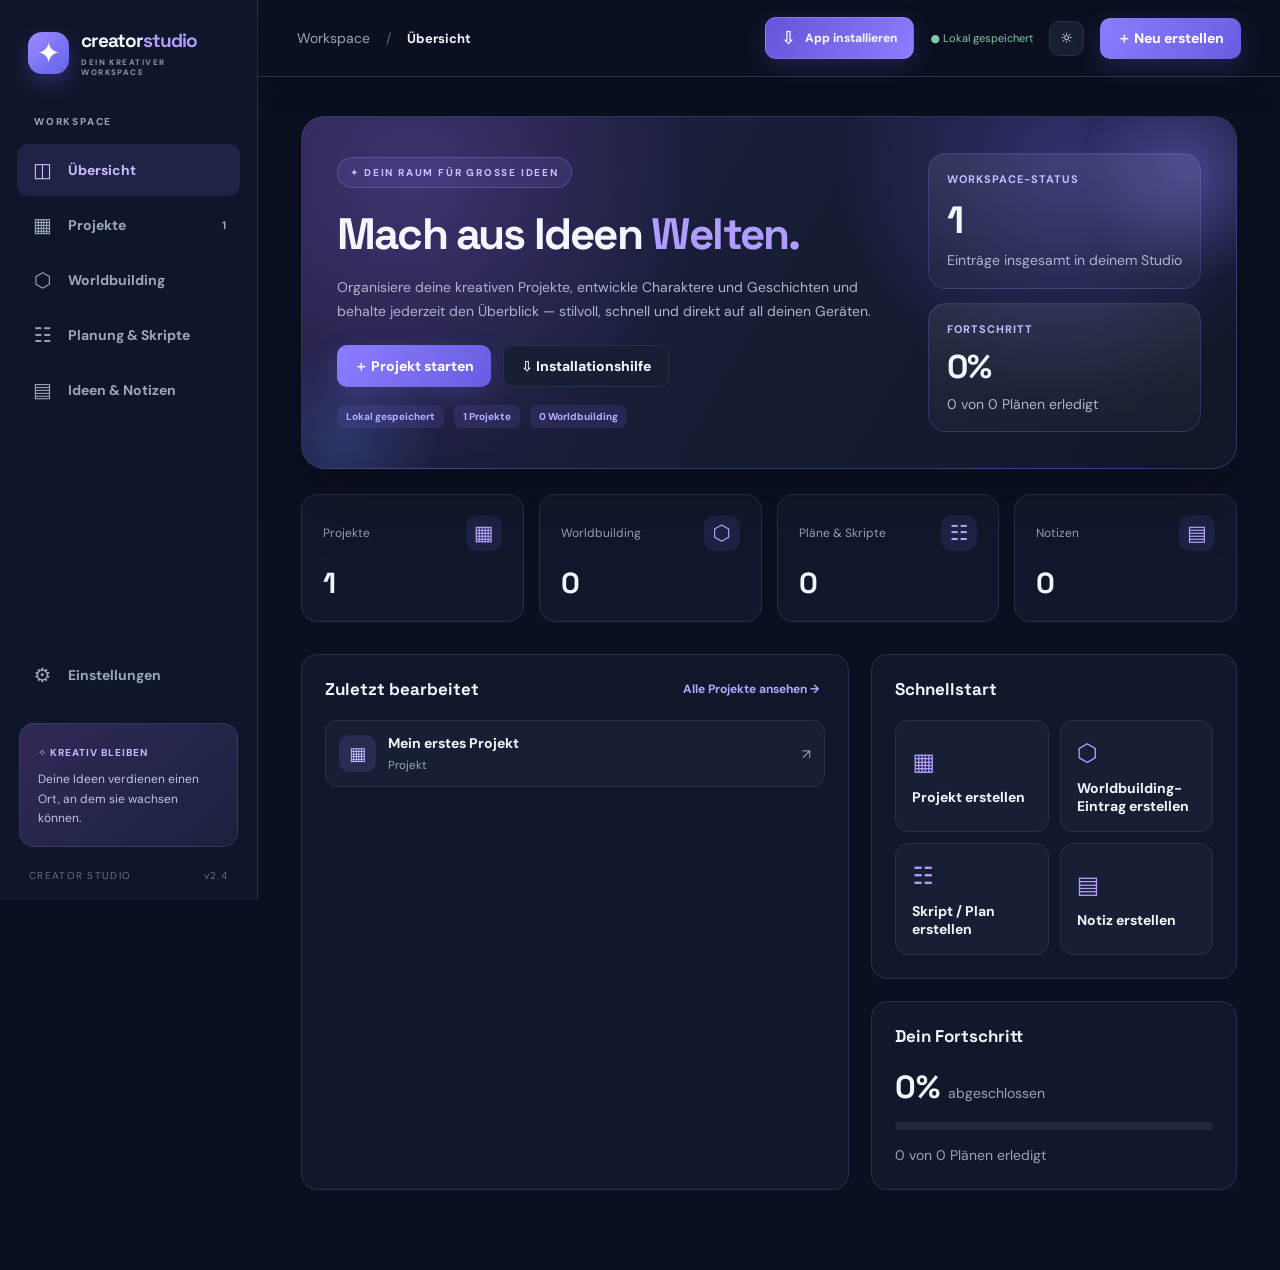
==== commit 73b608bc: "Add files via upload" ====
--- a/index.html
+++ b/index.html
@@ -1,8 +1,8 @@
-<!doctype html><html lang="de"><head><meta charset="utf-8"><meta name="viewport" content="width=device-width, initial-scale=1, viewport-fit=cover"><meta name="theme-color" content="#0b1020"><meta name="description" content="Dein kreativer Workspace für Projekte, Welten, Skripte und Ideen."><title>Creator Studio — Workspace</title><link rel="stylesheet" href="css/style.css"><link rel="manifest" href="manifest.webmanifest"><link rel="apple-touch-icon" href="apple-touch-icon.png"><meta name="apple-mobile-web-app-capable" content="yes"><meta name="apple-mobile-web-app-status-bar-style" content="black-translucent"></head><body>
+<!doctype html><html lang="de"><head><meta charset="utf-8"><meta name="viewport" content="width=device-width, initial-scale=1, viewport-fit=cover"><meta name="theme-color" content="#0b1020"><meta name="description" content="Dein kreativer Workspace für Projekte, Welten, Skripte und Ideen."><title>Creator Studio — Workspace</title><link rel="stylesheet" href="css/style.css"><link rel="manifest" href="manifest.webmanifest"><link rel="apple-touch-icon" href="apple-touch-icon.png"><meta name="apple-mobile-web-app-capable" content="yes"><meta name="apple-mobile-web-app-status-bar-style" content="black"><meta name="apple-mobile-web-app-title" content="Creator Studio"></head><body>
 <div class="app-shell">
 <aside class="sidebar" id="sidebar"><div class="brand"><div class="brand-symbol">✦</div><div><strong>creator<span>studio</span></strong><small>DEIN KREATIVER WORKSPACE</small></div></div>
 <div class="workspace-label">WORKSPACE</div><nav id="nav" aria-label="Hauptnavigation"><button class="nav-item active" data-view="dashboard"><span>◫</span> Übersicht</button><button class="nav-item" data-view="projects"><span>▦</span> Projekte <em id="nav-projects"></em></button><button class="nav-item" data-view="builds"><span>⬡</span> Worldbuilding</button><button class="nav-item" data-view="plans"><span>☷</span> Planung & Skripte</button><button class="nav-item" data-view="notes"><span>▤</span> Ideen & Notizen</button></nav>
-<div class="sidebar-bottom"><button class="nav-item" data-view="settings"><span>⚙</span> Einstellungen</button><div class="sidebar-tip"><span>✧ KREATIV BLEIBEN</span><p>Deine Ideen verdienen einen Ort, an dem sie wachsen können.</p></div><div class="version">CREATOR STUDIO <span>v2.2</span></div></div></aside>
+<div class="sidebar-bottom"><button class="nav-item" data-view="settings"><span>⚙</span> Einstellungen</button><div class="sidebar-tip"><span>✧ KREATIV BLEIBEN</span><p>Deine Ideen verdienen einen Ort, an dem sie wachsen können.</p></div><div class="version">CREATOR STUDIO <span>v2.4</span></div></div></aside>
 <div class="main-column"><header class="topbar"><div class="top-left"><button id="menuButton" class="icon-btn menu-btn" aria-label="Menü öffnen">☰</button><span class="crumb">Workspace</span><span class="crumb-sep">/</span><b id="crumbCurrent">Übersicht</b></div><div class="top-right"><a class="install-top" href="installieren.html" aria-label="Anleitung zum Installieren der App auf dem Smartphone" title="App auf iPhone oder Android installieren"><span class="install-top-icon">⇩</span><span class="install-top-label">App installieren</span></a><span id="saveIndicator" class="save-indicator">● Lokal gespeichert</span><button class="icon-btn" id="themeButton" aria-label="Darstellung wechseln" title="Hell / Dunkel">☼</button><button class="top-create" id="topCreate">＋ <span>Neu erstellen</span></button></div></header>
 <main id="content" tabindex="-1"></main></div></div><div class="mobile-nav" id="mobileNav"><button data-view="dashboard" class="active"><span>◫</span>Home</button><button data-view="projects"><span>▦</span>Projekte</button><button data-view="builds"><span>⬡</span>Welten</button><button data-view="plans"><span>☷</span>Planung</button><button data-view="notes"><span>▤</span>Notizen</button></div>
 <div id="overlay" class="modal-overlay hidden" role="presentation"><section class="modal" role="dialog" aria-modal="true" aria-labelledby="modalTitle"><div class="modal-head"><div><span class="eyebrow">CREATOR STUDIO</span><h2 id="modalTitle">Eintrag erstellen</h2></div><button id="closeModal" class="icon-btn" aria-label="Schließen">✕</button></div><form id="editorForm"><div id="formFields"></div><div class="modal-actions"><button type="button" id="cancelModal" class="btn secondary">Abbrechen</button><button class="btn primary" type="submit">✓ Speichern</button></div></form></section></div>
--- a/css/style.css
+++ b/css/style.css
@@ -1,9 +1,10 @@
 @import url('https://fonts.googleapis.com/css2?family=DM+Sans:wght@400;500;600;700;800&family=Space+Grotesk:wght@400;500;600;700&display=swap');
-:root{color-scheme:dark;--bg:#0b1020;--surface:#11182b;--surface2:#171f34;--surface3:#202940;--line:#273149;--text:#f4f6ff;--muted:#97a3b9;--accent:#8c7dff;--accent2:#b19dff;--shadow:0 18px 50px #0003}*{box-sizing:border-box}html{scroll-behavior:smooth}body{margin:0;background:var(--bg);color:var(--text);font:14px 'DM Sans',system-ui,sans-serif}button,input,textarea,select{font:inherit}button{cursor:pointer}button:focus-visible,input:focus-visible,textarea:focus-visible,select:focus-visible{outline:2px solid var(--accent);outline-offset:2px}.app-shell{min-height:100vh;display:flex}.sidebar{width:258px;background:#101629;border-right:1px solid var(--line);padding:28px 17px 18px;display:flex;flex-direction:column;flex-shrink:0;position:sticky;top:0;height:100vh}.brand{display:flex;align-items:center;gap:12px;padding:0 11px 38px}.brand-symbol{width:42px;height:42px;display:grid;place-items:center;border-radius:14px;color:white;font-size:29px;background:linear-gradient(135deg,#a18aff,#5e62ea);box-shadow:0 9px 20px #6f60f84a}.brand strong{display:block;font:700 19px 'Space Grotesk';letter-spacing:-1px}.brand strong span{color:var(--accent2)}.brand small{display:block;margin-top:4px;font-size:8px;font-weight:800;letter-spacing:1.45px;color:#8693ab}.workspace-label,.eyebrow{font-size:10px;letter-spacing:1.8px;font-weight:800;color:var(--muted)}.workspace-label{padding:0 17px;margin-bottom:13px}.nav-item{width:100%;display:flex;align-items:center;text-align:left;gap:14px;padding:13px 14px;border:0;background:transparent;color:#99a6be;border-radius:11px;margin:3px 0;font-weight:700;transition:.2s}.nav-item span{font-size:20px;width:23px;text-align:center;font-weight:400}.nav-item em{font-style:normal;margin-left:auto;font-size:11px;color:#9fa7bc}.nav-item:hover{background:#ffffff0a;color:white}.nav-item.active{background:#8172fb23;color:#c8bcff}.sidebar-bottom{margin-top:auto}.sidebar-tip{padding:18px;border:1px solid #5f5ea94d;border-radius:15px;background:linear-gradient(140deg,#312a58,#19223c);margin:22px 2px}.sidebar-tip span{color:#c5b8ff;font-size:10px;font-weight:800;letter-spacing:1px}.sidebar-tip p{color:#c2c5dc;font-size:12px;line-height:1.6;margin:10px 0 0}.version{font-size:10px;letter-spacing:1.3px;color:#637089;padding:0 12px}.version span{float:right}.main-column{flex:1;min-width:0}.topbar{height:77px;position:sticky;top:0;z-index:10;display:flex;align-items:center;justify-content:space-between;padding:0 39px;border-bottom:1px solid var(--line);background:color-mix(in srgb,var(--bg),transparent 9%);backdrop-filter:blur(18px)}.top-left,.top-right{display:flex;align-items:center;gap:16px}.crumb{color:var(--muted)}.crumb-sep{color:#59677e}.top-left b{font-size:13px}.save-indicator{font-size:11px;color:#7fc8a8}.icon-btn{border:1px solid var(--line);color:var(--text);background:var(--surface2);border-radius:10px;width:35px;height:35px;display:grid;place-items:center}.top-create,.btn.primary{background:linear-gradient(120deg,#8c7dff,#685de1);color:#fff;border:0;border-radius:10px;font-weight:800;padding:11px 17px;box-shadow:0 8px 24px #7569ee38}.top-create:hover,.btn.primary:hover{filter:brightness(1.1)}.menu-btn{display:none}main{max-width:1400px;margin:0 auto;padding:39px 43px 80px}.page-head{display:flex;justify-content:space-between;align-items:center;gap:18px;margin-bottom:28px}.page-head h1{font:700 clamp(27px,3vw,37px) 'Space Grotesk';letter-spacing:-1.5px;margin:7px 0 8px}.page-head p,.subtle{color:var(--muted);margin:0;line-height:1.5}.purple{color:var(--accent2)}.hero{padding:32px 35px;min-height:207px;border-radius:20px;border:1px solid #7364d04d;background:radial-gradient(ellipse at 88% 15%,#6553bd66 0%,transparent 44%),linear-gradient(110deg,#252144,#151e35);display:flex;align-items:center;justify-content:space-between;gap:20px;margin-bottom:25px;overflow:hidden}.hero h1{font:700 clamp(27px,3.5vw,42px) 'Space Grotesk';letter-spacing:-1.8px;margin:10px 0 13px}.hero p{color:#afb4cb;max-width:470px;line-height:1.65;margin:0}.hero .eyebrow{color:#b9aafa}.hero-art{font-size:100px;color:#aa9bff;transform:rotate(-12deg);text-shadow:0 0 60px #8875ff88;opacity:.85}.stats-grid{display:grid;grid-template-columns:repeat(4,minmax(0,1fr));gap:15px;margin-bottom:32px}.stat-card,.panel,.item-card{background:var(--surface);border:1px solid var(--line);border-radius:16px}.stat-card{padding:20px 21px;display:flex;flex-direction:column;gap:13px}.stat-top{display:flex;align-items:center;justify-content:space-between;color:var(--muted);font-size:12px}.stat-icon{width:36px;height:36px;border-radius:11px;display:grid;place-items:center;background:#7469ef22;color:#b6aaff;font-size:21px}.stat-card strong{font:700 29px 'Space Grotesk';letter-spacing:-1px}.dashboard-grid{display:grid;grid-template-columns:minmax(0,1.5fr) minmax(280px,1fr);gap:22px}.panel{padding:23px}.panel-header,.section-head{display:flex;align-items:center;justify-content:space-between;gap:12px;margin-bottom:20px}.panel-header h2,.section-head h2{font:700 17px 'Space Grotesk';margin:0}.text-action{color:#b4a7ff;border:0;background:transparent;font-weight:700;font-size:12px}.recent-list{display:flex;flex-direction:column;gap:10px}.recent-row{width:100%;display:flex;align-items:center;gap:12px;text-align:left;padding:13px;border:1px solid var(--line);background:var(--surface2);border-radius:12px;color:var(--text)}.recent-row:hover,.item-card:hover{border-color:#7c71c87a}.small-icon{width:37px;height:37px;flex-shrink:0;border-radius:10px;display:grid;place-items:center;background:#8b7df327;color:#beb5ff;font-size:18px}.recent-row .recent-info{min-width:0;flex:1}.recent-info b{display:block;white-space:nowrap;text-overflow:ellipsis;overflow:hidden}.recent-info small{display:block;margin-top:5px;color:var(--muted)}.quick-actions{display:grid;grid-template-columns:1fr 1fr;gap:11px}.quick-action{min-height:95px;text-align:left;padding:16px;border-radius:13px;background:var(--surface2);border:1px solid var(--line);color:var(--text);font-weight:700}.quick-action:hover{border-color:var(--accent)}.quick-action span{display:block;color:var(--accent2);font-size:24px;margin-bottom:11px}.progress-line{height:8px;border-radius:9px;overflow:hidden;background:var(--surface3);margin:15px 0}.progress-line div{height:100%;background:linear-gradient(90deg,#776afa,#b69bff);border-radius:9px}.toolbar{display:flex;gap:12px;margin-bottom:23px}.search{display:flex;gap:10px;align-items:center;flex:1;border:1px solid var(--line);background:var(--surface);border-radius:11px;padding:0 16px;max-width:570px;color:var(--muted)}.search input{padding:14px 0;background:none;border:0;color:var(--text);width:100%;outline:0}.select{background:var(--surface);color:var(--text);border:1px solid var(--line);border-radius:11px;padding:0 13px;min-width:140px}.cards{display:grid;grid-template-columns:repeat(3,minmax(0,1fr));gap:17px}.item-card{padding:20px;min-width:0;transition:border-color .2s,transform .2s}.item-card:hover{transform:translateY(-2px)}.card-top{display:flex;align-items:flex-start;justify-content:space-between;gap:8px}.card-icon{height:47px;width:47px;display:grid;place-items:center;border-radius:13px;font-size:24px;overflow:hidden;background:#8e7dff22;color:#b6a9ff}.card-icon img{width:100%;height:100%;object-fit:cover}.card-actions{display:flex;gap:5px}.card-actions button{height:30px;width:30px;border:1px solid var(--line);background:var(--surface2);color:var(--muted);border-radius:9px}.card-actions button:hover{color:var(--text)}.card-actions button.danger:hover{color:#ff888e}.item-card h3{font:700 17px 'Space Grotesk';margin:17px 0 8px;overflow-wrap:anywhere}.item-card p{color:var(--muted);font-size:12px;line-height:1.65;min-height:36px;white-space:pre-wrap;overflow-wrap:anywhere}.card-footer{border-top:1px solid var(--line);padding-top:14px;margin-top:16px;display:flex;align-items:center;justify-content:space-between;gap:8px;font-size:11px;color:var(--muted)}.pill{display:inline-flex;align-items:center;border-radius:7px;padding:5px 9px;background:#8073ff22;color:#b6abff;font-size:10px;font-weight:800;max-width:100%;overflow:hidden;text-overflow:ellipsis;white-space:nowrap}.empty{padding:53px 20px;border:1px dashed var(--line);border-radius:18px;text-align:center;color:var(--muted);grid-column:1/-1}.empty .empty-symbol{font-size:42px;color:var(--accent2);margin-bottom:8px}.empty h3{color:var(--text);font-size:18px}.btn{padding:11px 17px;border-radius:10px;border:1px solid var(--line);font-weight:800}.btn.secondary{background:var(--surface2);color:var(--text)}.btn.danger{background:#f0445422;border:1px solid #f0445460;color:#ff8d97}.plan-list{display:grid;gap:13px}.plan-row{background:var(--surface);border:1px solid var(--line);border-radius:15px;padding:20px}.plan-head{display:flex;gap:13px;align-items:flex-start}.plan-content{flex:1;min-width:0}.plan-content h3{font:700 17px 'Space Grotesk';margin:2px 0 8px}.plan-content p{font-size:12px;color:var(--muted);margin:11px 0;white-space:pre-wrap}.check{appearance:none;width:23px;height:23px;flex-shrink:0;margin:2px 0;border:2px solid #69748c;border-radius:7px;background:transparent;cursor:pointer}.check:checked{background:#8d7afa;border-color:#8d7afa}.check:checked:after{content:'✓';display:block;text-align:center;color:white;font-size:15px;line-height:18px}.parts{display:grid;gap:8px;margin-top:15px}.part{display:flex;align-items:center;gap:12px;padding:11px;border:1px solid var(--line);border-radius:10px;background:var(--surface2);font-size:12px}.part.completed,.done-title{text-decoration:line-through;color:var(--muted)}.part span{flex:1}.part button{border:0;background:transparent;color:#fa999f;font-weight:800}.part-add{border:1px dashed var(--line);background:none;border-radius:9px;color:var(--accent2);padding:10px;font-weight:700}.settings-grid{display:grid;gap:16px;max-width:760px}.settings-item{display:flex;justify-content:space-between;align-items:center;gap:16px;padding:21px;border:1px solid var(--line);background:var(--surface);border-radius:14px}.settings-item h3{margin:0 0 6px}.settings-item p{font-size:12px;color:var(--muted);margin:0;line-height:1.5}.modal-overlay{position:fixed;z-index:100;inset:0;background:#030610c9;backdrop-filter:blur(8px);display:flex;align-items:center;justify-content:center;padding:15px}.hidden{display:none!important}.modal{width:min(100%,600px);max-height:min(88vh,850px);overflow-y:auto;background:var(--surface);border:1px solid #4a476e;border-radius:20px;padding:26px;box-shadow:var(--shadow)}.modal-head{display:flex;justify-content:space-between;align-items:center;margin-bottom:24px}.modal-head h2{font:700 25px 'Space Grotesk';letter-spacing:-.8px;margin:7px 0 0}.field{margin-bottom:17px}.field label{display:block;font-weight:700;font-size:12px;margin-bottom:8px}.field input,.field textarea,.field select{width:100%;background:var(--bg);border:1px solid var(--line);color:var(--text);border-radius:10px;padding:12px 13px;min-height:43px}.field textarea{resize:vertical;min-height:104px}.field small{font-size:11px;color:var(--muted)}.field-grid{display:grid;grid-template-columns:1fr 1fr;gap:14px}.modal-actions{display:flex;justify-content:flex-end;gap:10px;padding-top:15px;border-top:1px solid var(--line)}.toast{position:fixed;bottom:25px;right:25px;background:#252d49;border:1px solid #7167c8;padding:13px 19px;border-radius:11px;box-shadow:var(--shadow);z-index:130;opacity:0;transform:translateY(10px);pointer-events:none;transition:.2s}.toast.show{opacity:1;transform:translateY(0)}.mobile-nav{display:none}.note-text{white-space:pre-wrap;overflow-wrap:anywhere}.light{color-scheme:light;--bg:#f4f5fb;--surface:#fff;--surface2:#f6f5fb;--surface3:#eae8f4;--line:#e1e4ef;--text:#20243a;--muted:#69748b;--accent:#6958ed;--accent2:#7866ed;--shadow:0 18px 50px #25304a1c}.light .sidebar{background:#fff}.light .sidebar-tip{background:linear-gradient(135deg,#e7e3ff,#f8f6ff)}.light .sidebar-tip p{color:#5e587a}.light .hero{background:radial-gradient(ellipse at 90% 10%,#b1a6ff66,transparent 50%),linear-gradient(115deg,#ece8ff,#f5f5ff);border-color:#d9d0ff}.light .hero p{color:#64627e}.light .hero .eyebrow{color:#7463cf}.light .hero-art{color:#8876dc}.light .brand small{color:#788199}.light .nav-item{color:#657086}.light .nav-item.active{color:#7661ea}.light .save-indicator{color:#23895b}
-@media(max-width:1150px){.cards{grid-template-columns:repeat(2,minmax(0,1fr))}.topbar{padding:0 23px}main{padding:30px 26px 80px}}@media(max-width:850px){.sidebar{display:none}.menu-btn{display:none}.dashboard-grid{grid-template-columns:1fr}.stats-grid{grid-template-columns:repeat(2,1fr)}.mobile-nav{position:fixed;z-index:60;bottom:0;left:0;right:0;display:flex;justify-content:space-around;background:var(--surface);border-top:1px solid var(--line);padding:8px 5px max(8px,env(safe-area-inset-bottom))}.mobile-nav button{background:none;border:0;color:var(--muted);font-size:10px;display:flex;flex-direction:column;align-items:center;gap:3px;padding:4px 8px}.mobile-nav button span{font-size:21px}.mobile-nav button.active{color:var(--accent2)}main{padding-bottom:120px}.toast{bottom:90px}}@media(max-width:570px){main{padding:23px 16px 110px}.topbar{height:63px;padding:0 16px}.top-left .crumb,.crumb-sep,.save-indicator{display:none}.top-create{padding:9px 12px}.top-create span{display:none}.page-head{align-items:flex-start}.page-head h1{font-size:27px}.page-head .btn{font-size:12px;padding:10px}.hero{padding:24px;min-height:170px}.hero-art{display:none}.stats-grid{gap:10px}.stat-card{padding:16px}.stat-card strong{font-size:25px}.cards{grid-template-columns:1fr}.toolbar{flex-direction:column}.search{max-width:none}.select{padding:12px}.field-grid{grid-template-columns:1fr;gap:0}.settings-item{align-items:flex-start;flex-direction:column}.modal{padding:20px}.modal-actions .btn{flex:1}}
-
-/* Creator Studio 2.2: Installationsaktion oben rechts */
-.install-top{display:inline-flex;align-items:center;justify-content:center;gap:9px;white-space:nowrap;text-decoration:none;color:#f8f6ff;background:linear-gradient(120deg,#6554d8,#8c7dff);border:1px solid #a99aff55;border-radius:11px;padding:10px 15px;font-size:12px;font-weight:800;box-shadow:0 7px 22px #7264ed35;transition:transform .2s,filter .2s}
-.install-top:hover{transform:translateY(-1px);filter:brightness(1.12)}.install-top:focus-visible{outline:2px solid var(--accent);outline-offset:3px}.install-top-icon{font-size:18px;line-height:1}.light .install-top{color:#fff}
-@media(max-width:570px){.top-right{gap:7px}.install-top{padding:9px 10px;gap:5px;font-size:11px}.install-top-icon{font-size:16px}.topbar{padding:0 12px}.top-left b{font-size:12px}}
-@media(max-width:390px){.install-top-label{font-size:0}.install-top-label:after{content:'Installieren';font-size:11px}.top-right{gap:5px}.icon-btn{width:31px;height:33px}}
+:root{color-scheme:dark;--bg:#0b1020;--surface:#11182b;--surface2:#171f34;--surface3:#202940;--line:#273149;--text:#f4f6ff;--muted:#97a3b9;--accent:#8c7dff;--accent2:#b19dff;--shadow:0 18px 50px #0003;--safe-top:env(safe-area-inset-top,0px);--safe-bottom:env(safe-area-inset-bottom,0px)}
+*{box-sizing:border-box}html{scroll-behavior:smooth}body{margin:0;min-height:100dvh;background:var(--bg);color:var(--text);font:14px 'DM Sans',system-ui,sans-serif}button,input,textarea,select{font:inherit}button{cursor:pointer}button:focus-visible,input:focus-visible,textarea:focus-visible,select:focus-visible,a:focus-visible{outline:2px solid var(--accent);outline-offset:2px}.app-shell{min-height:100dvh;display:flex}.sidebar{width:258px;background:#101629;border-right:1px solid var(--line);padding:28px 17px 18px;display:flex;flex-direction:column;flex-shrink:0;position:sticky;top:0;height:100dvh}.brand{display:flex;align-items:center;gap:12px;padding:0 11px 38px}.brand-symbol{width:42px;height:42px;display:grid;place-items:center;border-radius:14px;color:white;font-size:29px;background:linear-gradient(135deg,#a18aff,#5e62ea);box-shadow:0 9px 20px #6f60f84a}.brand strong{display:block;font:700 19px 'Space Grotesk';letter-spacing:-1px}.brand strong span{color:var(--accent2)}.brand small{display:block;margin-top:4px;font-size:8px;font-weight:800;letter-spacing:1.45px;color:#8693ab}.workspace-label,.eyebrow{font-size:10px;letter-spacing:1.8px;font-weight:800;color:var(--muted)}.workspace-label{padding:0 17px;margin-bottom:13px}.nav-item{width:100%;display:flex;align-items:center;text-align:left;gap:14px;padding:13px 14px;border:0;background:transparent;color:#99a6be;border-radius:11px;margin:3px 0;font-weight:700;transition:.2s}.nav-item span{font-size:20px;width:23px;text-align:center;font-weight:400}.nav-item em{font-style:normal;margin-left:auto;font-size:11px;color:#9fa7bc}.nav-item:hover{background:#ffffff0a;color:white}.nav-item.active{background:#8172fb23;color:#c8bcff}.sidebar-bottom{margin-top:auto}.sidebar-tip{padding:18px;border:1px solid #5f5ea94d;border-radius:15px;background:linear-gradient(140deg,#312a58,#19223c);margin:22px 2px}.sidebar-tip span{color:#c5b8ff;font-size:10px;font-weight:800;letter-spacing:1px}.sidebar-tip p{color:#c2c5dc;font-size:12px;line-height:1.6;margin:10px 0 0}.version{font-size:10px;letter-spacing:1.3px;color:#637089;padding:0 12px}.version span{float:right}.main-column{flex:1;min-width:0;min-height:100dvh;display:flex;flex-direction:column}.topbar{position:sticky;top:0;z-index:30;display:flex;align-items:center;justify-content:space-between;gap:18px;min-height:77px;padding:calc(12px + var(--safe-top)) 39px 12px;border-bottom:1px solid var(--line);background:linear-gradient(180deg,rgba(11,16,32,.96),rgba(11,16,32,.86));backdrop-filter:blur(18px);box-shadow:0 8px 24px rgba(0,0,0,.16)}.top-left,.top-right{display:flex;align-items:center;gap:16px}.crumb{color:var(--muted)}.crumb-sep{color:#59677e}.top-left b{font-size:13px}.save-indicator{font-size:11px;color:#7fc8a8}.icon-btn{border:1px solid var(--line);color:var(--text);background:var(--surface2);border-radius:10px;width:35px;height:35px;display:grid;place-items:center;flex-shrink:0}.top-create,.btn.primary{background:linear-gradient(120deg,#8c7dff,#685de1);color:#fff;border:0;border-radius:10px;font-weight:800;padding:11px 17px;box-shadow:0 8px 24px #7569ee38;text-decoration:none}.top-create:hover,.btn.primary:hover{filter:brightness(1.1)}.btn.secondary{background:var(--surface2);color:var(--text);text-decoration:none}.menu-btn{display:none}main{flex:1;max-width:1400px;width:100%;margin:0 auto;padding:39px 43px calc(80px + var(--safe-bottom))}.page-head{display:flex;justify-content:space-between;align-items:center;gap:18px;margin-bottom:28px}.page-head h1{font:700 clamp(27px,3vw,37px) 'Space Grotesk';letter-spacing:-1.5px;margin:7px 0 8px}.page-head p,.subtle{color:var(--muted);margin:0;line-height:1.5}.purple{color:var(--accent2)}
+.hero{position:relative;padding:36px 35px;min-height:228px;border-radius:24px;border:1px solid #7364d04d;background:radial-gradient(circle at 12% 18%,rgba(151,116,255,.24),transparent 33%),radial-gradient(circle at 82% 15%,rgba(105,90,230,.34),transparent 28%),linear-gradient(120deg,#241f45 0%,#151d34 54%,#101728 100%);display:flex;align-items:stretch;justify-content:space-between;gap:24px;margin-bottom:25px;overflow:hidden;box-shadow:0 28px 60px rgba(6,9,20,.28)}.hero-content,.hero-side{position:relative;z-index:1}.hero-content{max-width:640px;display:flex;flex-direction:column;justify-content:center}.hero-badge{display:inline-flex;align-items:center;gap:8px;width:max-content;padding:8px 12px;border-radius:999px;background:rgba(139,125,255,.12);border:1px solid rgba(177,157,255,.25);color:#cbbdff}.hero h1{font:700 clamp(29px,3.6vw,44px) 'Space Grotesk';letter-spacing:-1.8px;margin:18px 0 14px}.hero p{color:#afb4cb;max-width:560px;line-height:1.7;margin:0}.hero-actions{display:flex;gap:12px;flex-wrap:wrap;margin-top:22px}.hero-link{display:inline-flex;align-items:center;justify-content:center;font-weight:800}.hero-highlights{display:flex;gap:10px;flex-wrap:wrap;margin-top:18px}.hero-side{display:grid;gap:14px;align-content:center;min-width:240px;max-width:280px}.hero-card{padding:18px 18px 16px;border-radius:18px;border:1px solid rgba(154,139,255,.18);background:linear-gradient(180deg,rgba(255,255,255,.08),rgba(255,255,255,.03));backdrop-filter:blur(12px);box-shadow:inset 0 1px 0 rgba(255,255,255,.04)}.hero-card small{display:block;color:#c7bcff;font-size:11px;font-weight:700;letter-spacing:1px;text-transform:uppercase;margin-bottom:10px}.hero-card strong{display:block;font:700 33px 'Space Grotesk';letter-spacing:-1px;margin-bottom:6px}.hero-card span{display:block;color:#adb5cd;line-height:1.55}.hero-card-main strong{font-size:38px}.hero-glow{position:absolute;border-radius:50%;filter:blur(8px);pointer-events:none;opacity:.9}.hero-glow-a{right:-58px;top:-48px;width:210px;height:210px;background:radial-gradient(circle,#8c7dff66 0%,#8c7dff00 72%)}.hero-glow-b{left:-55px;bottom:-68px;width:190px;height:190px;background:radial-gradient(circle,#5b8dff3d 0%,#5b8dff00 76%)}.stats-grid{display:grid;grid-template-columns:repeat(4,minmax(0,1fr));gap:15px;margin-bottom:32px}.stat-card,.panel,.item-card{background:var(--surface);border:1px solid var(--line);border-radius:16px}.stat-card{padding:20px 21px;display:flex;flex-direction:column;gap:13px}.stat-top{display:flex;align-items:center;justify-content:space-between;color:var(--muted);font-size:12px}.stat-icon{width:36px;height:36px;border-radius:11px;display:grid;place-items:center;background:#7469ef22;color:#b6aaff;font-size:21px}.stat-card strong{font:700 29px 'Space Grotesk';letter-spacing:-1px}.dashboard-grid{display:grid;grid-template-columns:minmax(0,1.5fr) minmax(280px,1fr);gap:22px}.panel{padding:23px}.panel-header,.section-head{display:flex;align-items:center;justify-content:space-between;gap:12px;margin-bottom:20px}.panel-header h2,.section-head h2{font:700 17px 'Space Grotesk';margin:0}.text-action{color:#b4a7ff;border:0;background:transparent;font-weight:700;font-size:12px}.recent-list{display:flex;flex-direction:column;gap:10px}.recent-row{width:100%;display:flex;align-items:center;gap:12px;text-align:left;padding:13px;border:1px solid var(--line);background:var(--surface2);border-radius:12px;color:var(--text)}.recent-row:hover,.item-card:hover{border-color:#7c71c87a}.small-icon{width:37px;height:37px;flex-shrink:0;border-radius:10px;display:grid;place-items:center;background:#8b7df327;color:#beb5ff;font-size:18px}.recent-row .recent-info{min-width:0;flex:1}.recent-info b{display:block;white-space:nowrap;text-overflow:ellipsis;overflow:hidden}.recent-info small{display:block;margin-top:5px;color:var(--muted)}.quick-actions{display:grid;grid-template-columns:1fr 1fr;gap:11px}.quick-action{min-height:95px;text-align:left;padding:16px;border-radius:13px;background:var(--surface2);border:1px solid var(--line);color:var(--text);font-weight:700}.quick-action:hover{border-color:var(--accent)}.quick-action span{display:block;color:var(--accent2);font-size:24px;margin-bottom:11px}.progress-line{height:8px;border-radius:9px;overflow:hidden;background:var(--surface3);margin:15px 0}.progress-line div{height:100%;background:linear-gradient(90deg,#776afa,#b69bff);border-radius:9px}.toolbar{display:flex;gap:12px;margin-bottom:23px}.search{display:flex;gap:10px;align-items:center;flex:1;border:1px solid var(--line);background:var(--surface);border-radius:11px;padding:0 16px;max-width:570px;color:var(--muted)}.search input{padding:14px 0;background:none;border:0;color:var(--text);width:100%;outline:0}.select{background:var(--surface);color:var(--text);border:1px solid var(--line);border-radius:11px;padding:0 13px;min-width:140px}.cards{display:grid;grid-template-columns:repeat(3,minmax(0,1fr));gap:17px}.item-card{padding:20px;min-width:0;transition:border-color .2s,transform .2s}.item-card:hover{transform:translateY(-2px)}.card-top{display:flex;align-items:flex-start;justify-content:space-between;gap:8px}.card-icon{height:47px;width:47px;display:grid;place-items:center;border-radius:13px;font-size:24px;overflow:hidden;background:#8e7dff22;color:#b6a9ff}.card-icon img{width:100%;height:100%;object-fit:cover}.card-actions{display:flex;gap:5px}.card-actions button{height:30px;width:30px;border:1px solid var(--line);background:var(--surface2);color:var(--muted);border-radius:9px}.card-actions button:hover{color:var(--text)}.card-actions button.danger:hover{color:#ff888e}.item-card h3{font:700 17px 'Space Grotesk';margin:17px 0 8px;overflow-wrap:anywhere}.item-card p{color:var(--muted);font-size:12px;line-height:1.65;min-height:36px;white-space:pre-wrap;overflow-wrap:anywhere}.card-footer{border-top:1px solid var(--line);padding-top:14px;margin-top:16px;display:flex;align-items:center;justify-content:space-between;gap:8px;font-size:11px;color:var(--muted)}.pill{display:inline-flex;align-items:center;border-radius:7px;padding:5px 9px;background:#8073ff22;color:#b6abff;font-size:10px;font-weight:800;max-width:100%;overflow:hidden;text-overflow:ellipsis;white-space:nowrap}.empty{padding:53px 20px;border:1px dashed var(--line);border-radius:18px;text-align:center;color:var(--muted);grid-column:1/-1}.empty .empty-symbol{font-size:42px;color:var(--accent2);margin-bottom:8px}.empty h3{color:var(--text);font-size:18px}.btn{padding:11px 17px;border-radius:10px;border:1px solid var(--line);font-weight:800}.plan-list{display:grid;gap:13px}.plan-row{background:var(--surface);border:1px solid var(--line);border-radius:15px;padding:20px}.plan-head{display:flex;gap:13px;align-items:flex-start}.plan-content{flex:1;min-width:0}.plan-content h3{font:700 17px 'Space Grotesk';margin:2px 0 8px}.plan-content p{font-size:12px;color:var(--muted);margin:11px 0;white-space:pre-wrap}.check{appearance:none;width:23px;height:23px;flex-shrink:0;margin:2px 0;border:2px solid #69748c;border-radius:7px;background:transparent;cursor:pointer}.check:checked{background:#8d7afa;border-color:#8d7afa}.check:checked:after{content:'✓';display:block;text-align:center;color:white;font-size:15px;line-height:18px}.parts{display:grid;gap:8px;margin-top:15px}.part{display:flex;align-items:center;gap:12px;padding:11px;border:1px solid var(--line);border-radius:10px;background:var(--surface2);font-size:12px}.part.completed,.done-title{text-decoration:line-through;color:var(--muted)}.part span{flex:1}.part button{border:0;background:transparent;color:#fa999f;font-weight:800}.part-add{border:1px dashed var(--line);background:none;border-radius:9px;color:var(--accent2);padding:10px;font-weight:700}.settings-grid{display:grid;gap:16px;max-width:760px}.settings-item{display:flex;justify-content:space-between;align-items:center;gap:16px;padding:21px;border:1px solid var(--line);background:var(--surface);border-radius:14px}.settings-item h3{margin:0 0 6px}.settings-item p{font-size:12px;color:var(--muted);margin:0;line-height:1.5}.modal-overlay{position:fixed;z-index:100;inset:0;background:#030610c9;backdrop-filter:blur(8px);display:flex;align-items:center;justify-content:center;padding:15px}.hidden{display:none!important}.modal{width:min(100%,600px);max-height:min(88vh,850px);overflow-y:auto;background:var(--surface);border:1px solid #4a476e;border-radius:20px;padding:26px;box-shadow:var(--shadow)}.modal-head{display:flex;justify-content:space-between;align-items:center;margin-bottom:24px}.modal-head h2{font:700 25px 'Space Grotesk';letter-spacing:-.8px;margin:7px 0 0}.field{margin-bottom:17px}.field label{display:block;font-weight:700;font-size:12px;margin-bottom:8px}.field input,.field textarea,.field select{width:100%;background:var(--bg);border:1px solid var(--line);color:var(--text);border-radius:10px;padding:12px 13px;min-height:43px}.field textarea{resize:vertical;min-height:104px}.field small{font-size:11px;color:var(--muted)}.field-grid{display:grid;grid-template-columns:1fr 1fr;gap:14px}.modal-actions{display:flex;justify-content:flex-end;gap:10px;padding-top:15px;border-top:1px solid var(--line)}.toast{position:fixed;bottom:calc(25px + var(--safe-bottom));right:25px;background:#252d49;border:1px solid #7167c8;padding:13px 19px;border-radius:11px;box-shadow:var(--shadow);z-index:130;opacity:0;transform:translateY(10px);pointer-events:none;transition:.2s}.toast.show{opacity:1;transform:translateY(0)}.mobile-nav{display:none}.note-text{white-space:pre-wrap;overflow-wrap:anywhere}.light{color-scheme:light;--bg:#f4f5fb;--surface:#fff;--surface2:#f6f5fb;--surface3:#eae8f4;--line:#e1e4ef;--text:#20243a;--muted:#69748b;--accent:#6958ed;--accent2:#7866ed;--shadow:0 18px 50px #25304a1c}.light .sidebar{background:#fff}.light .sidebar-tip{background:linear-gradient(135deg,#e7e3ff,#f8f6ff)}.light .sidebar-tip p{color:#5e587a}.light .hero{background:radial-gradient(circle at 12% 18%,rgba(177,166,255,.38),transparent 33%),radial-gradient(circle at 82% 15%,rgba(168,157,255,.4),transparent 30%),linear-gradient(115deg,#ece8ff,#f5f5ff);border-color:#d9d0ff}.light .hero p,.light .hero-card span{color:#64627e}.light .hero .eyebrow{color:#7463cf}.light .hero-card{background:linear-gradient(180deg,rgba(255,255,255,.85),rgba(245,243,255,.9));border-color:#ddd6ff}.light .hero-card small{color:#6e5be8}.light .brand small{color:#788199}.light .nav-item{color:#657086}.light .nav-item.active{color:#7661ea}.light .save-indicator{color:#23895b}
+/* App installieren Button */
+.install-top{display:inline-flex;align-items:center;justify-content:center;gap:9px;white-space:nowrap;text-decoration:none;color:#f8f6ff;background:linear-gradient(120deg,#6554d8,#8c7dff);border:1px solid #a99aff55;border-radius:11px;padding:10px 15px;font-size:12px;font-weight:800;box-shadow:0 7px 22px #7264ed35;transition:transform .2s,filter .2s;min-height:42px}.install-top:hover{transform:translateY(-1px);filter:brightness(1.12)}.install-top-icon{font-size:18px;line-height:1}.light .install-top{color:#fff}
+@media(max-width:1150px){.cards{grid-template-columns:repeat(2,minmax(0,1fr))}.topbar{padding:calc(12px + var(--safe-top)) 23px 12px}main{padding:30px 26px calc(80px + var(--safe-bottom))}}
+@media(max-width:850px){.sidebar{display:none}.menu-btn{display:none}.dashboard-grid{grid-template-columns:1fr}.hero{grid-template-columns:1fr}.stats-grid{grid-template-columns:repeat(2,1fr)}.mobile-nav{position:fixed;z-index:60;bottom:0;left:0;right:0;display:flex;justify-content:space-around;background:var(--surface);border-top:1px solid var(--line);padding:8px 5px max(8px,var(--safe-bottom))}.mobile-nav button{background:none;border:0;color:var(--muted);font-size:10px;display:flex;flex-direction:column;align-items:center;gap:3px;padding:4px 8px}.mobile-nav button span{font-size:21px}.mobile-nav button.active{color:var(--accent2)}main{padding-bottom:calc(120px + var(--safe-bottom))}.toast{bottom:calc(90px + var(--safe-bottom))}}
+@media(max-width:570px){main{padding:20px 16px calc(110px + var(--safe-bottom))}.topbar{min-height:auto;padding:calc(12px + var(--safe-top)) 12px 12px;flex-direction:column;align-items:stretch;gap:10px}.top-left,.top-right{width:100%}.top-left{justify-content:flex-start}.top-right{display:grid;grid-template-columns:minmax(0,1fr) auto auto;align-items:center;gap:8px}.top-left .crumb,.crumb-sep,.save-indicator{display:none}.top-left b{font-size:15px}.top-create{padding:9px 12px}.top-create span{display:none}.page-head{align-items:flex-start}.page-head h1{font-size:27px}.page-head .btn{font-size:12px;padding:10px}.hero{padding:24px;min-height:auto;flex-direction:column;gap:18px}.hero h1{font-size:clamp(28px,9vw,36px)}.hero-side{min-width:0;max-width:none;grid-template-columns:1fr 1fr}.hero-highlights{gap:8px}.hero-art{display:none}.stats-grid{gap:10px}.stat-card{padding:16px}.stat-card strong{font-size:25px}.cards{grid-template-columns:1fr}.toolbar{flex-direction:column}.search{max-width:none}.select{padding:12px}.field-grid{grid-template-columns:1fr;gap:0}.settings-item{align-items:flex-start;flex-direction:column}.modal{padding:20px}.modal-actions .btn{flex:1}.install-top{width:100%;padding:10px 12px;gap:6px}.install-top-label{overflow:hidden;text-overflow:ellipsis}.icon-btn{width:34px;height:34px}}
+@media(max-width:390px){.top-right{grid-template-columns:minmax(0,1fr) auto auto}.install-top-label{font-size:0}.install-top-label:after{content:'Installieren';font-size:11px}.top-right{gap:5px}.icon-btn{width:31px;height:33px}.hero-side{grid-template-columns:1fr}}
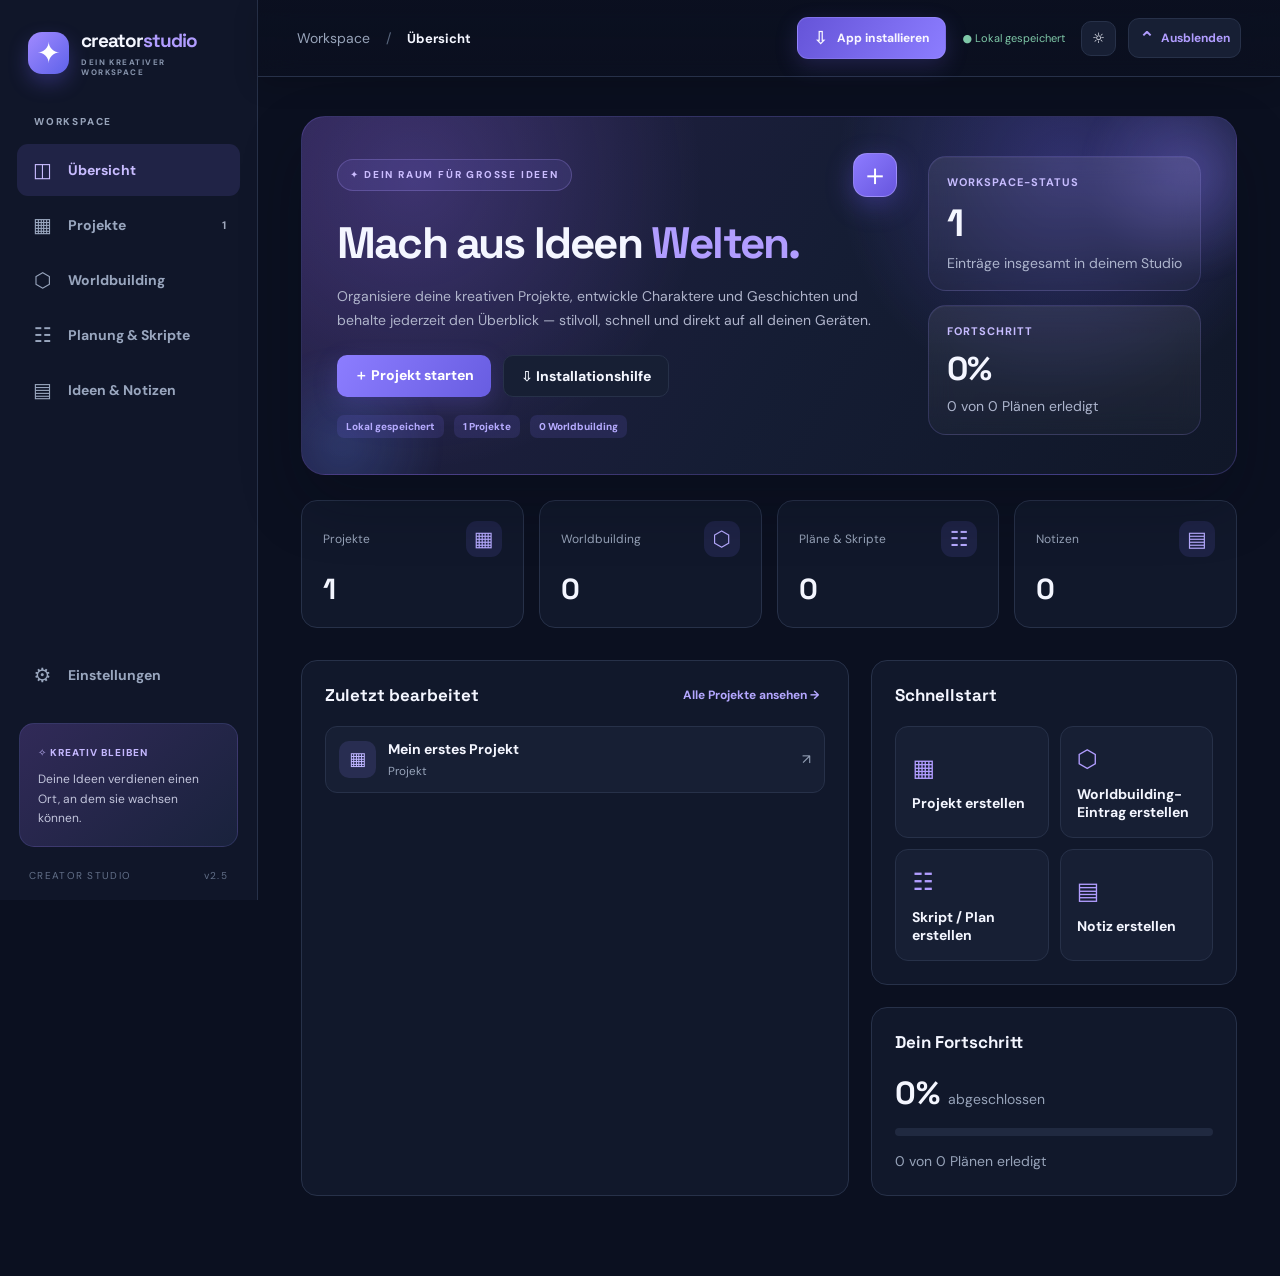
==== commit 492455dd: "Add files via upload" ====
--- a/index.html
+++ b/index.html
@@ -2,8 +2,8 @@
 <div class="app-shell">
 <aside class="sidebar" id="sidebar"><div class="brand"><div class="brand-symbol">✦</div><div><strong>creator<span>studio</span></strong><small>DEIN KREATIVER WORKSPACE</small></div></div>
 <div class="workspace-label">WORKSPACE</div><nav id="nav" aria-label="Hauptnavigation"><button class="nav-item active" data-view="dashboard"><span>◫</span> Übersicht</button><button class="nav-item" data-view="projects"><span>▦</span> Projekte <em id="nav-projects"></em></button><button class="nav-item" data-view="builds"><span>⬡</span> Worldbuilding</button><button class="nav-item" data-view="plans"><span>☷</span> Planung & Skripte</button><button class="nav-item" data-view="notes"><span>▤</span> Ideen & Notizen</button></nav>
-<div class="sidebar-bottom"><button class="nav-item" data-view="settings"><span>⚙</span> Einstellungen</button><div class="sidebar-tip"><span>✧ KREATIV BLEIBEN</span><p>Deine Ideen verdienen einen Ort, an dem sie wachsen können.</p></div><div class="version">CREATOR STUDIO <span>v2.4</span></div></div></aside>
-<div class="main-column"><header class="topbar"><div class="top-left"><button id="menuButton" class="icon-btn menu-btn" aria-label="Menü öffnen">☰</button><span class="crumb">Workspace</span><span class="crumb-sep">/</span><b id="crumbCurrent">Übersicht</b></div><div class="top-right"><a class="install-top" href="installieren.html" aria-label="Anleitung zum Installieren der App auf dem Smartphone" title="App auf iPhone oder Android installieren"><span class="install-top-icon">⇩</span><span class="install-top-label">App installieren</span></a><span id="saveIndicator" class="save-indicator">● Lokal gespeichert</span><button class="icon-btn" id="themeButton" aria-label="Darstellung wechseln" title="Hell / Dunkel">☼</button><button class="top-create" id="topCreate">＋ <span>Neu erstellen</span></button></div></header>
+<div class="sidebar-bottom"><button class="nav-item" data-view="settings"><span>⚙</span> Einstellungen</button><div class="sidebar-tip"><span>✧ KREATIV BLEIBEN</span><p>Deine Ideen verdienen einen Ort, an dem sie wachsen können.</p></div><div class="version">CREATOR STUDIO <span>v2.5</span></div></div></aside>
+<div class="main-column"><header class="topbar" id="appTopbar"><div class="topbar-details" id="topbarDetails"><div class="top-left"><button id="menuButton" class="icon-btn menu-btn" aria-label="Menü öffnen">☰</button><span class="crumb">Workspace</span><span class="crumb-sep">/</span><b id="crumbCurrent">Übersicht</b></div><div class="top-right"><a class="install-top" href="installieren.html" aria-label="Anleitung zum Installieren der App auf dem Smartphone" title="App auf iPhone oder Android installieren"><span class="install-top-icon">⇩</span><span class="install-top-label">App installieren</span></a><span id="saveIndicator" class="save-indicator">● Lokal gespeichert</span><button class="icon-btn" id="themeButton" aria-label="Darstellung wechseln" title="Hell / Dunkel">☼</button></div></div><button class="topbar-toggle" id="topbarToggle" type="button" aria-expanded="true" aria-controls="topbarDetails" title="Kopfzeile ausblenden"><span class="toggle-symbol" aria-hidden="true">⌃</span><span class="toggle-text">Ausblenden</span></button></header>
 <main id="content" tabindex="-1"></main></div></div><div class="mobile-nav" id="mobileNav"><button data-view="dashboard" class="active"><span>◫</span>Home</button><button data-view="projects"><span>▦</span>Projekte</button><button data-view="builds"><span>⬡</span>Welten</button><button data-view="plans"><span>☷</span>Planung</button><button data-view="notes"><span>▤</span>Notizen</button></div>
 <div id="overlay" class="modal-overlay hidden" role="presentation"><section class="modal" role="dialog" aria-modal="true" aria-labelledby="modalTitle"><div class="modal-head"><div><span class="eyebrow">CREATOR STUDIO</span><h2 id="modalTitle">Eintrag erstellen</h2></div><button id="closeModal" class="icon-btn" aria-label="Schließen">✕</button></div><form id="editorForm"><div id="formFields"></div><div class="modal-actions"><button type="button" id="cancelModal" class="btn secondary">Abbrechen</button><button class="btn primary" type="submit">✓ Speichern</button></div></form></section></div>
 <div id="toast" class="toast" role="status" aria-live="polite"></div><input type="file" id="importFile" accept=".json,application/json" hidden><script src="js/app.js" defer></script><script>if ("serviceWorker" in navigator && location.protocol !== "file:") window.addEventListener("load",()=>navigator.serviceWorker.register("./sw.js").catch(console.warn));</script></body></html>
--- a/css/style.css
+++ b/css/style.css
@@ -8,3 +8,35 @@
 @media(max-width:850px){.sidebar{display:none}.menu-btn{display:none}.dashboard-grid{grid-template-columns:1fr}.hero{grid-template-columns:1fr}.stats-grid{grid-template-columns:repeat(2,1fr)}.mobile-nav{position:fixed;z-index:60;bottom:0;left:0;right:0;display:flex;justify-content:space-around;background:var(--surface);border-top:1px solid var(--line);padding:8px 5px max(8px,var(--safe-bottom))}.mobile-nav button{background:none;border:0;color:var(--muted);font-size:10px;display:flex;flex-direction:column;align-items:center;gap:3px;padding:4px 8px}.mobile-nav button span{font-size:21px}.mobile-nav button.active{color:var(--accent2)}main{padding-bottom:calc(120px + var(--safe-bottom))}.toast{bottom:calc(90px + var(--safe-bottom))}}
 @media(max-width:570px){main{padding:20px 16px calc(110px + var(--safe-bottom))}.topbar{min-height:auto;padding:calc(12px + var(--safe-top)) 12px 12px;flex-direction:column;align-items:stretch;gap:10px}.top-left,.top-right{width:100%}.top-left{justify-content:flex-start}.top-right{display:grid;grid-template-columns:minmax(0,1fr) auto auto;align-items:center;gap:8px}.top-left .crumb,.crumb-sep,.save-indicator{display:none}.top-left b{font-size:15px}.top-create{padding:9px 12px}.top-create span{display:none}.page-head{align-items:flex-start}.page-head h1{font-size:27px}.page-head .btn{font-size:12px;padding:10px}.hero{padding:24px;min-height:auto;flex-direction:column;gap:18px}.hero h1{font-size:clamp(28px,9vw,36px)}.hero-side{min-width:0;max-width:none;grid-template-columns:1fr 1fr}.hero-highlights{gap:8px}.hero-art{display:none}.stats-grid{gap:10px}.stat-card{padding:16px}.stat-card strong{font-size:25px}.cards{grid-template-columns:1fr}.toolbar{flex-direction:column}.search{max-width:none}.select{padding:12px}.field-grid{grid-template-columns:1fr;gap:0}.settings-item{align-items:flex-start;flex-direction:column}.modal{padding:20px}.modal-actions .btn{flex:1}.install-top{width:100%;padding:10px 12px;gap:6px}.install-top-label{overflow:hidden;text-overflow:ellipsis}.icon-btn{width:34px;height:34px}}
 @media(max-width:390px){.top-right{grid-template-columns:minmax(0,1fr) auto auto}.install-top-label{font-size:0}.install-top-label:after{content:'Installieren';font-size:11px}.top-right{gap:5px}.icon-btn{width:31px;height:33px}.hero-side{grid-template-columns:1fr}}
+
+/* Creator Studio 2.5 — einklappbare Kopfzeile und Schnellaktion im Hero */
+.topbar{gap:12px}
+.topbar-details{display:flex;align-items:center;justify-content:space-between;flex:1;min-width:0;gap:16px}
+.topbar-toggle{display:inline-flex;align-items:center;justify-content:center;gap:6px;min-height:40px;flex-shrink:0;padding:8px 10px;border:1px solid var(--line);border-radius:11px;color:var(--accent2);background:var(--surface2);font-size:12px;font-weight:700;cursor:pointer;touch-action:manipulation}
+.topbar-toggle:hover{border-color:var(--accent)}
+.toggle-symbol{font-size:19px;line-height:1;display:inline-block;transition:transform .2s}
+.topbar.is-collapsed{justify-content:flex-end;min-height:0;padding-top:calc(5px + var(--safe-top));padding-bottom:5px;background:var(--bg)}
+.topbar.is-collapsed .toggle-symbol{transform:rotate(180deg)}
+.topbar.is-collapsed .topbar-toggle{min-height:32px;padding:4px 10px}
+.hero-heading-row{display:flex;align-items:center;justify-content:space-between;gap:12px;width:100%}
+.hero-heading-row .hero-badge{max-width:calc(100% - 56px);min-width:0;white-space:normal;line-height:1.4}
+.hero-create{flex:0 0 44px;width:44px;height:44px;border:1px solid #c0b3ff6b;border-radius:14px;background:linear-gradient(135deg,#8d7bff,#6756de);box-shadow:0 8px 28px #725eff55;color:#fff;font-size:30px;line-height:1;display:grid;place-items:center;cursor:pointer;touch-action:manipulation}
+.hero-create:hover{filter:brightness(1.14);transform:translateY(-1px)}
+.light .topbar{background:var(--bg)}
+.light .hero-create{color:white}
+@media(max-width:850px){.topbar-details{gap:10px}.topbar-details .top-right{gap:9px}}
+@media(max-width:570px){
+ .topbar{flex-direction:row;align-items:center;gap:8px;padding:calc(9px + var(--safe-top)) 12px 9px}
+ .topbar-details{display:flex;flex-direction:column;align-items:stretch;gap:9px}
+ .topbar-details[hidden]{display:none}
+ .topbar-details .top-left,.topbar-details .top-right{width:100%}
+ .topbar-details .top-right{display:grid;grid-template-columns:minmax(0,1fr) auto;gap:8px}
+ .topbar-toggle{align-self:flex-start;padding:8px;min-width:36px;min-height:36px}
+ .topbar-toggle .toggle-text{display:none}
+ .topbar.is-collapsed{padding:calc(4px + var(--safe-top)) 12px 4px}
+ .hero-heading-row{gap:8px}
+ .hero-heading-row .hero-badge{font-size:9px;letter-spacing:1.15px;padding:9px 10px}
+ .hero-create{flex-basis:42px;width:42px;height:42px;border-radius:13px}
+}
+
+.topbar-details[hidden]{display:none!important}
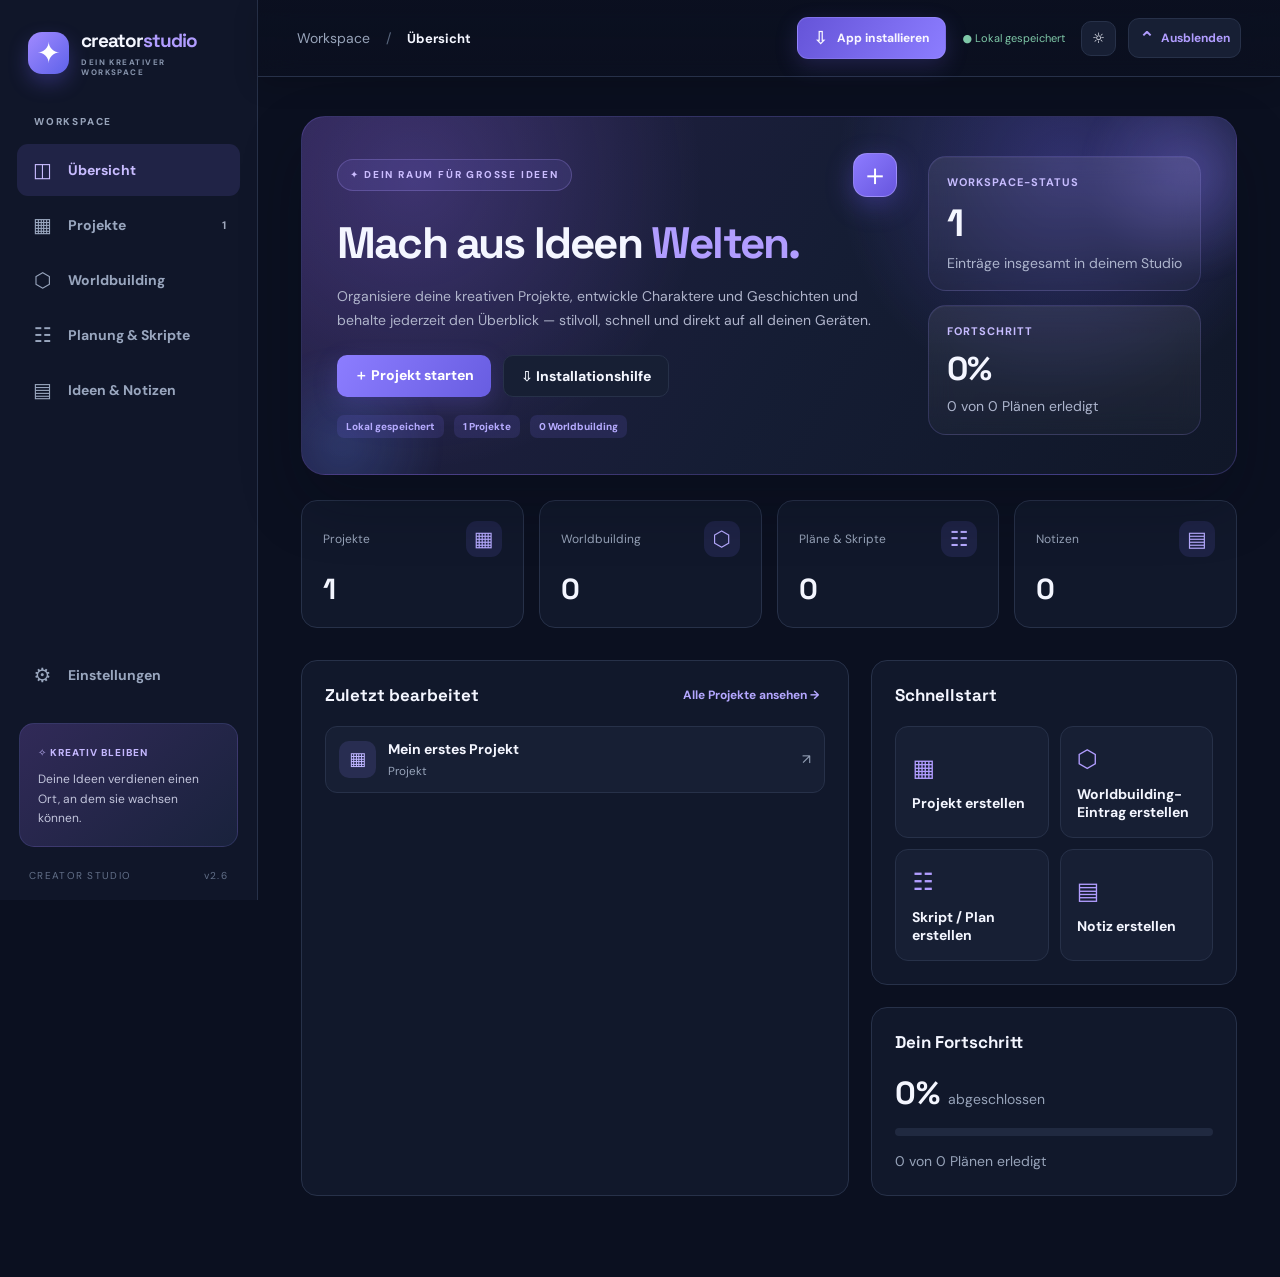
==== commit d16aebac: "Add files via upload" ====
--- a/index.html
+++ b/index.html
@@ -1,9 +1,9 @@
-<!doctype html><html lang="de"><head><meta charset="utf-8"><meta name="viewport" content="width=device-width, initial-scale=1, viewport-fit=cover"><meta name="theme-color" content="#0b1020"><meta name="description" content="Dein kreativer Workspace für Projekte, Welten, Skripte und Ideen."><title>Creator Studio — Workspace</title><link rel="stylesheet" href="css/style.css"><link rel="manifest" href="manifest.webmanifest"><link rel="apple-touch-icon" href="apple-touch-icon.png"><meta name="apple-mobile-web-app-capable" content="yes"><meta name="apple-mobile-web-app-status-bar-style" content="black"><meta name="apple-mobile-web-app-title" content="Creator Studio"></head><body>
+<!doctype html><html lang="de"><head><meta charset="utf-8"><meta name="viewport" content="width=device-width, initial-scale=1, viewport-fit=cover"><meta name="theme-color" content="#0b1020"><meta name="description" content="Dein kreativer Workspace für Projekte, Welten, Skripte und Ideen."><title>Creator Studio — Workspace</title><link rel="stylesheet" href="css/style.css"><link rel="manifest" href="manifest.webmanifest"><link rel="apple-touch-icon" href="apple-touch-icon.png"><meta name="apple-mobile-web-app-capable" content="yes"><meta name="apple-mobile-web-app-status-bar-style" content="black-translucent"><meta name="apple-mobile-web-app-title" content="Creator Studio"></head><body>
 <div class="app-shell">
 <aside class="sidebar" id="sidebar"><div class="brand"><div class="brand-symbol">✦</div><div><strong>creator<span>studio</span></strong><small>DEIN KREATIVER WORKSPACE</small></div></div>
 <div class="workspace-label">WORKSPACE</div><nav id="nav" aria-label="Hauptnavigation"><button class="nav-item active" data-view="dashboard"><span>◫</span> Übersicht</button><button class="nav-item" data-view="projects"><span>▦</span> Projekte <em id="nav-projects"></em></button><button class="nav-item" data-view="builds"><span>⬡</span> Worldbuilding</button><button class="nav-item" data-view="plans"><span>☷</span> Planung & Skripte</button><button class="nav-item" data-view="notes"><span>▤</span> Ideen & Notizen</button></nav>
-<div class="sidebar-bottom"><button class="nav-item" data-view="settings"><span>⚙</span> Einstellungen</button><div class="sidebar-tip"><span>✧ KREATIV BLEIBEN</span><p>Deine Ideen verdienen einen Ort, an dem sie wachsen können.</p></div><div class="version">CREATOR STUDIO <span>v2.5</span></div></div></aside>
+<div class="sidebar-bottom"><button class="nav-item" data-view="settings"><span>⚙</span> Einstellungen</button><div class="sidebar-tip"><span>✧ KREATIV BLEIBEN</span><p>Deine Ideen verdienen einen Ort, an dem sie wachsen können.</p></div><div class="version">CREATOR STUDIO <span>v2.6</span></div></div></aside>
 <div class="main-column"><header class="topbar" id="appTopbar"><div class="topbar-details" id="topbarDetails"><div class="top-left"><button id="menuButton" class="icon-btn menu-btn" aria-label="Menü öffnen">☰</button><span class="crumb">Workspace</span><span class="crumb-sep">/</span><b id="crumbCurrent">Übersicht</b></div><div class="top-right"><a class="install-top" href="installieren.html" aria-label="Anleitung zum Installieren der App auf dem Smartphone" title="App auf iPhone oder Android installieren"><span class="install-top-icon">⇩</span><span class="install-top-label">App installieren</span></a><span id="saveIndicator" class="save-indicator">● Lokal gespeichert</span><button class="icon-btn" id="themeButton" aria-label="Darstellung wechseln" title="Hell / Dunkel">☼</button></div></div><button class="topbar-toggle" id="topbarToggle" type="button" aria-expanded="true" aria-controls="topbarDetails" title="Kopfzeile ausblenden"><span class="toggle-symbol" aria-hidden="true">⌃</span><span class="toggle-text">Ausblenden</span></button></header>
-<main id="content" tabindex="-1"></main></div></div><div class="mobile-nav" id="mobileNav"><button data-view="dashboard" class="active"><span>◫</span>Home</button><button data-view="projects"><span>▦</span>Projekte</button><button data-view="builds"><span>⬡</span>Welten</button><button data-view="plans"><span>☷</span>Planung</button><button data-view="notes"><span>▤</span>Notizen</button></div>
+<main id="content" tabindex="-1"></main></div></div><div class="mobile-nav" id="mobileNav"><button data-view="dashboard" class="active"><span>◫</span>Home</button><button data-view="projects"><span>▦</span>Projekte</button><button data-view="builds"><span>⬡</span>Welten</button><button data-view="plans"><span>☷</span>Planung</button><button data-view="notes"><span>▤</span>Notizen</button><button data-view="settings"><span>⚙</span>Mehr</button></div>
 <div id="overlay" class="modal-overlay hidden" role="presentation"><section class="modal" role="dialog" aria-modal="true" aria-labelledby="modalTitle"><div class="modal-head"><div><span class="eyebrow">CREATOR STUDIO</span><h2 id="modalTitle">Eintrag erstellen</h2></div><button id="closeModal" class="icon-btn" aria-label="Schließen">✕</button></div><form id="editorForm"><div id="formFields"></div><div class="modal-actions"><button type="button" id="cancelModal" class="btn secondary">Abbrechen</button><button class="btn primary" type="submit">✓ Speichern</button></div></form></section></div>
-<div id="toast" class="toast" role="status" aria-live="polite"></div><input type="file" id="importFile" accept=".json,application/json" hidden><script src="js/app.js" defer></script><script>if ("serviceWorker" in navigator && location.protocol !== "file:") window.addEventListener("load",()=>navigator.serviceWorker.register("./sw.js").catch(console.warn));</script></body></html>
+<div id="toast" class="toast" role="status" aria-live="polite"></div><input type="file" id="importFile" accept=".json,application/json,text/plain" class="a11y-file-input"><script>(function(){var m=window.matchMedia&&window.matchMedia('(display-mode: standalone)').matches;var s=window.navigator.standalone===true;if(m||s)document.documentElement.classList.add('installed-app');})();</script><script src="js/app.js" defer></script><script>if ("serviceWorker" in navigator && location.protocol !== "file:") window.addEventListener("load",()=>navigator.serviceWorker.register("./sw.js").catch(console.warn));</script></body></html>
--- a/css/style.css
+++ b/css/style.css
@@ -40,3 +40,58 @@
 }
 
 .topbar-details[hidden]{display:none!important}
+
+/* Creator Studio 2.6 – native mobile feel */
+html,body{overscroll-behavior-y:none;-webkit-tap-highlight-color:transparent}
+button,a,label{touch-action:manipulation}
+@media(max-width:850px){
+ .mobile-nav{padding:9px max(6px,env(safe-area-inset-right)) max(10px,var(--safe-bottom)) max(6px,env(safe-area-inset-left));gap:0;box-shadow:0 -10px 28px #0003;backdrop-filter:blur(18px)}
+ .mobile-nav button{flex:1;min-width:0;min-height:51px;padding:5px 2px;font-size:10px;border-radius:12px}
+ .mobile-nav button.active{background:#8172fb20;color:var(--accent2)}
+ .mobile-nav button span{font-size:21px;line-height:1.2}
+ .stat-card,.panel,.item-card,.settings-group{box-shadow:0 12px 28px #0000000f}
+ .modal-overlay{padding:calc(12px + var(--safe-top)) 12px calc(12px + var(--safe-bottom));align-items:flex-end}
+ .modal{max-height:calc(100dvh - var(--safe-top) - var(--safe-bottom) - 24px);width:100%;border-radius:23px 23px 16px 16px;overscroll-behavior:contain}
+ .modal-actions{position:sticky;bottom:0;background:var(--surface);z-index:1;padding:13px 0 4px}
+ .field input,.field textarea,.field select{font-size:16px}
+}
+/* Standalone PWA: the browser-style header never appears, even briefly. */
+@media(max-width:850px){
+ .installed-app .topbar{display:none!important}
+ .installed-app main{padding-top:calc(18px + var(--safe-top));padding-bottom:calc(120px + var(--safe-bottom))}
+ .installed-app .mobile-nav{padding-bottom:max(12px,var(--safe-bottom))}
+ .installed-app .hero-link{display:none}
+ .installed-app .hero{margin-top:0}
+}
+@media(max-width:570px){
+ .hero-side{grid-template-columns:repeat(2,minmax(0,1fr))}
+ .hero-card{padding:12px}
+ .hero-card strong,.hero-card-main strong{font-size:26px}
+ .hero-card span{font-size:11px}
+ .hero-highlights .pill{font-size:9px}
+ .hero-content .hero-actions{margin-top:16px}
+ .hero-actions .btn{min-height:44px}
+}
+.settings-grid{max-width:890px;gap:20px}
+.settings-group{border-radius:19px;border:1px solid var(--line);background:var(--surface);overflow:hidden}
+.settings-group-title{display:flex;align-items:center;gap:14px;padding:20px 20px 15px;border-bottom:1px solid var(--line)}
+.settings-group-title h2{font:700 18px 'Space Grotesk';margin:0 0 5px}
+.settings-group-title p{font-size:12px;line-height:1.45;color:var(--muted);margin:0}
+.settings-icon{display:grid;place-items:center;min-width:40px;width:40px;height:40px;font-size:21px;color:var(--accent2);background:#8172fb23;border-radius:13px}
+.settings-group .settings-item{border:0;border-radius:0;border-bottom:1px solid var(--line);padding:18px 20px}
+.settings-group .settings-item:last-child{border-bottom:0}
+.settings-item .btn{min-height:42px;display:inline-flex;align-items:center;justify-content:center;flex-shrink:0;white-space:nowrap}
+.settings-item .btn.primary{border:0}
+.settings-stack{flex-direction:column;align-items:stretch}
+.backup-buttons{display:flex;gap:10px;flex-wrap:wrap}
+.backup-textarea{display:block;width:100%;min-height:90px;padding:12px 14px;font-size:14px;background:var(--bg);color:var(--text);border:1px solid var(--line);border-radius:11px;resize:vertical}
+.a11y-file-input{position:absolute;width:1px;height:1px;opacity:0;overflow:hidden;clip-path:inset(50%)}
+.file-import-label{cursor:pointer;text-align:center}
+.danger-text{color:#f18a92}
+@media(max-width:570px){
+ .settings-group-title{padding:17px 16px}
+ .settings-group .settings-item{padding:16px;gap:12px}
+ .settings-group .settings-item>.btn,.file-import-label{width:100%}
+ .backup-buttons .btn{flex:1;min-width:135px}
+}
+@media(prefers-reduced-motion:reduce){*,*::before,*::after{scroll-behavior:auto!important;transition-duration:.01ms!important;animation-duration:.01ms!important}}
